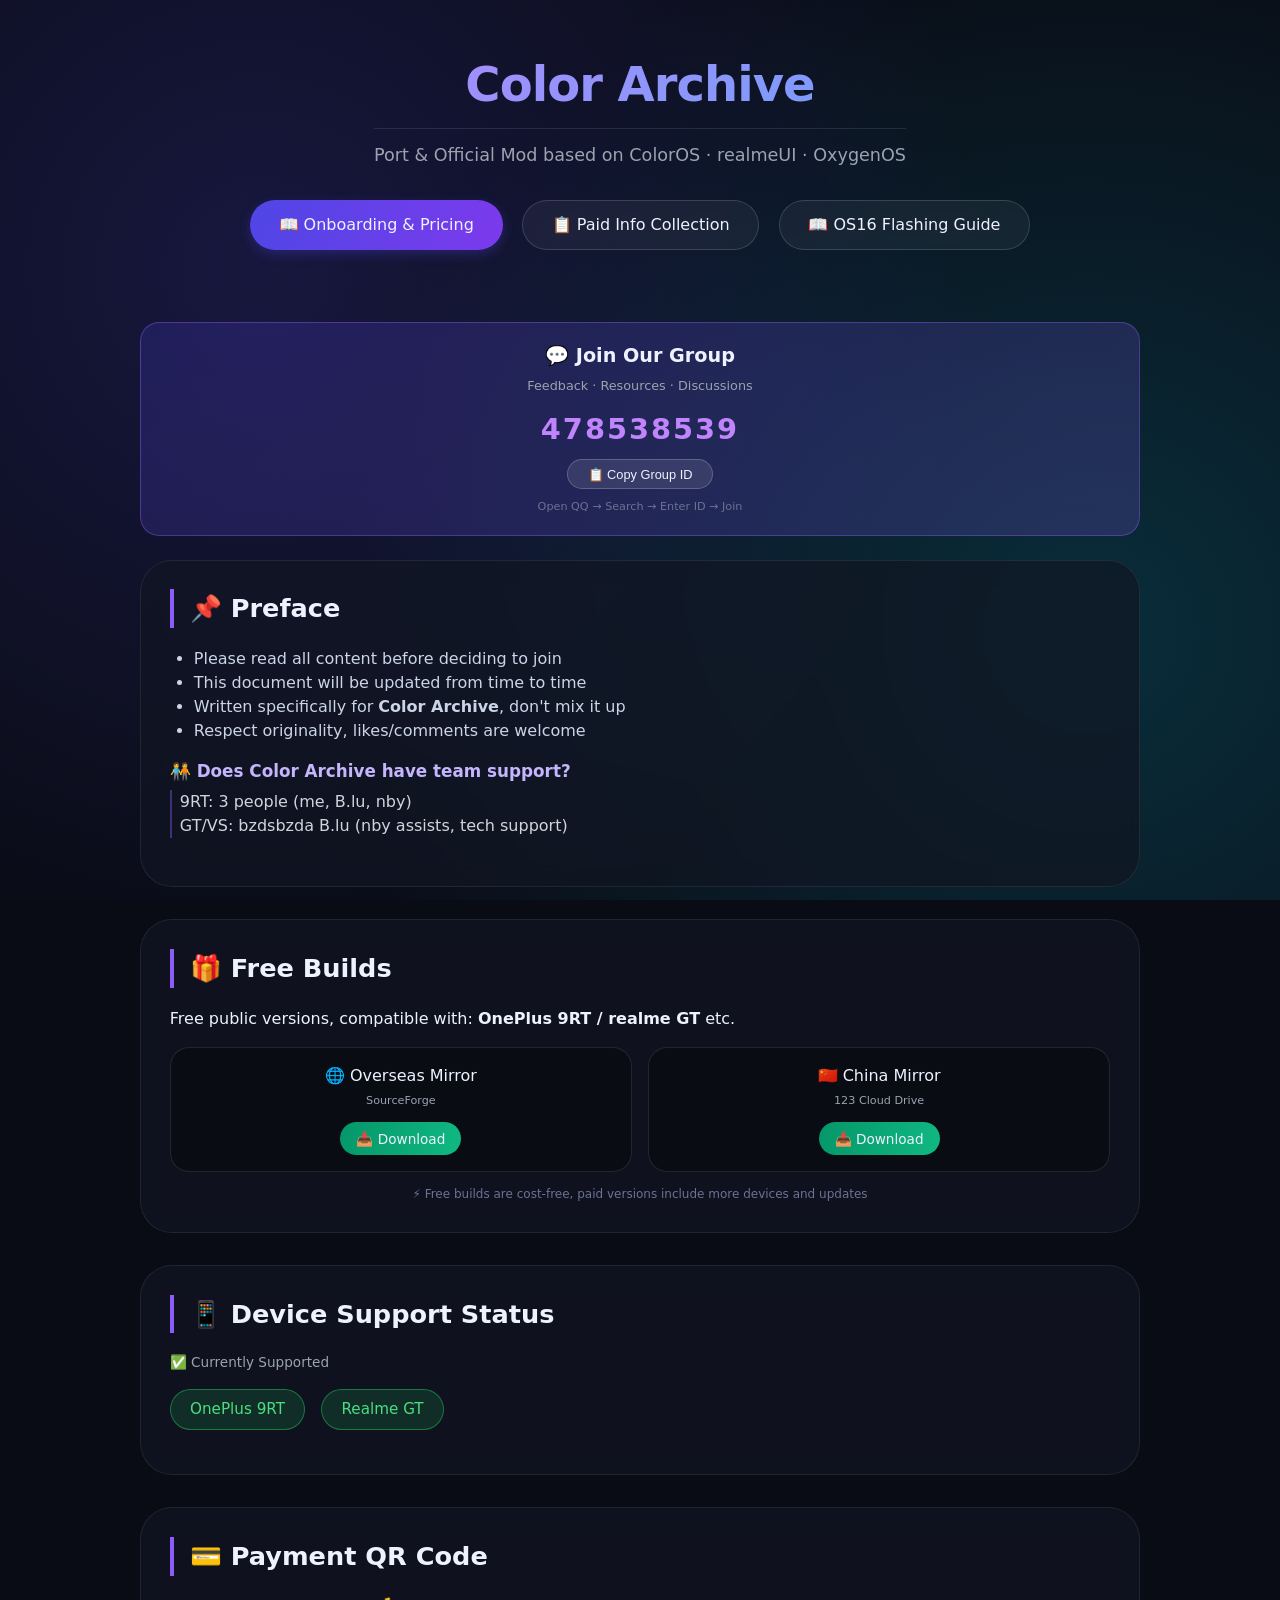
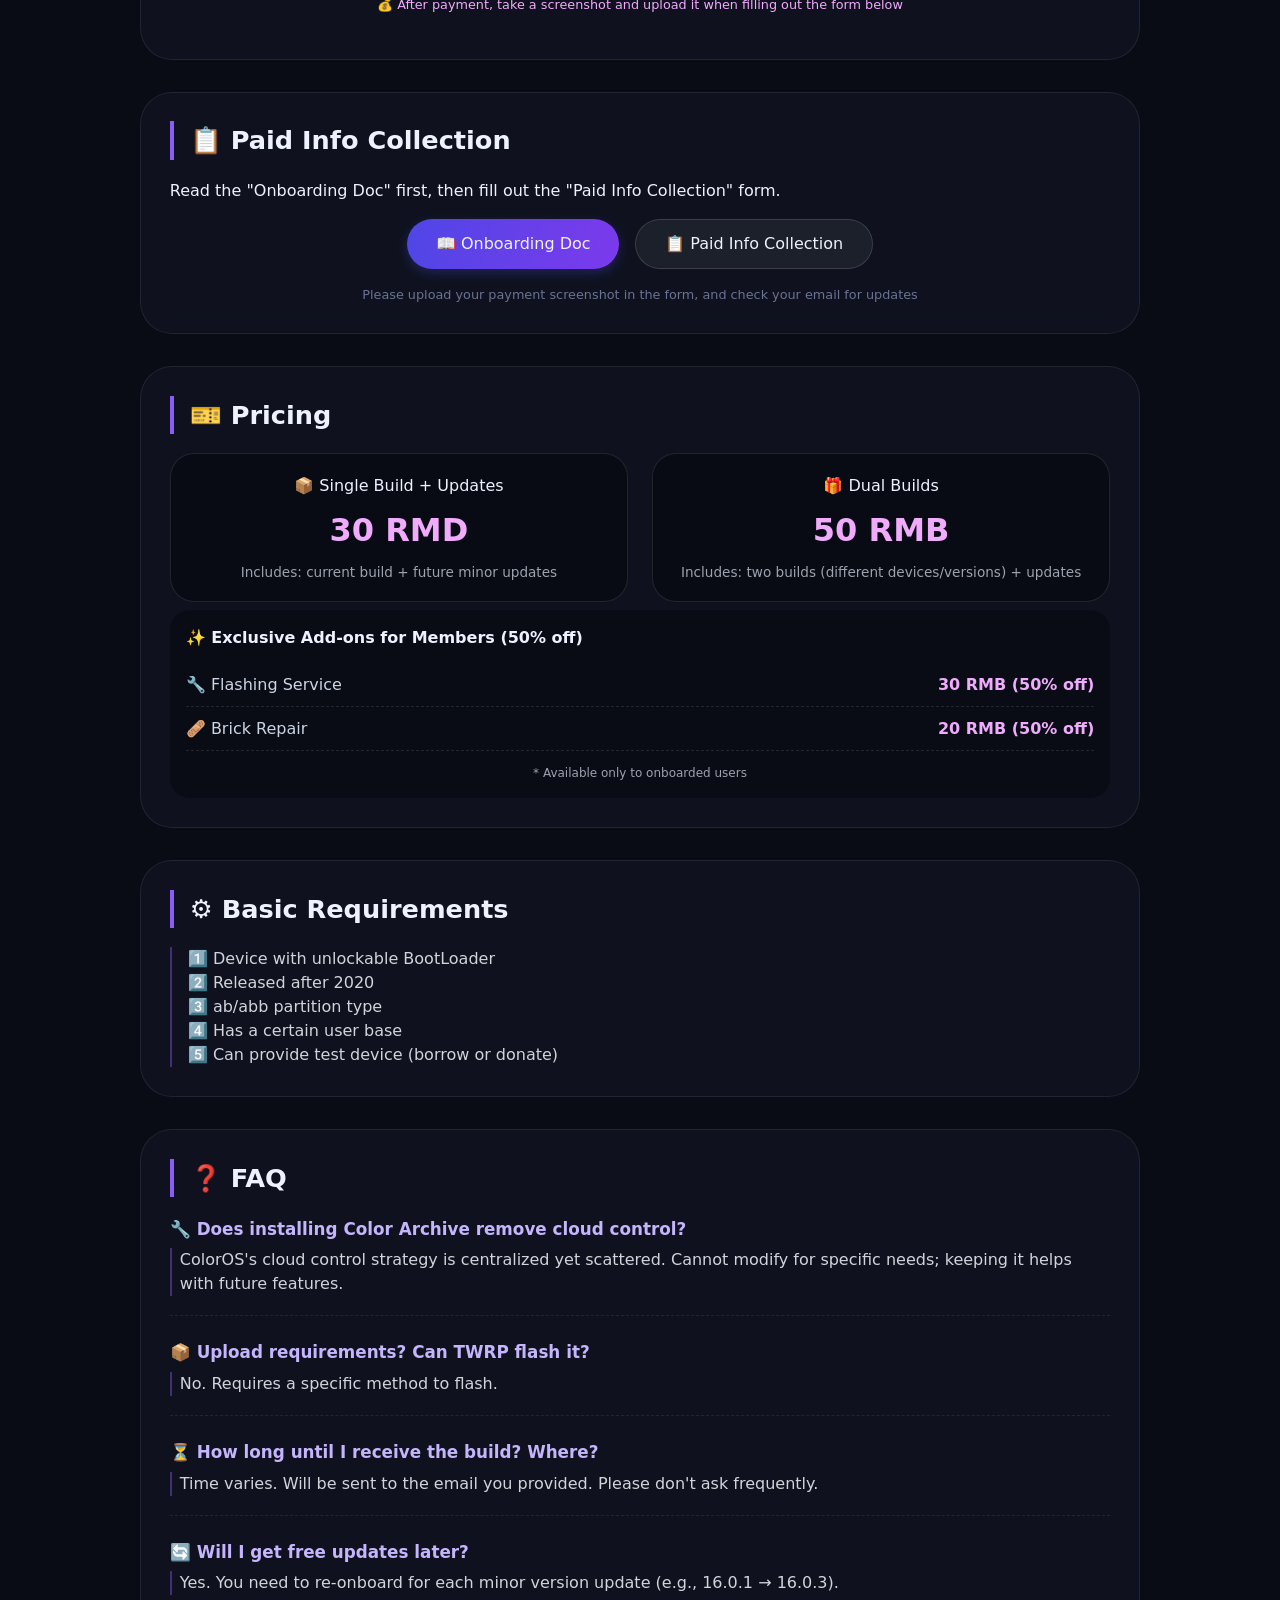
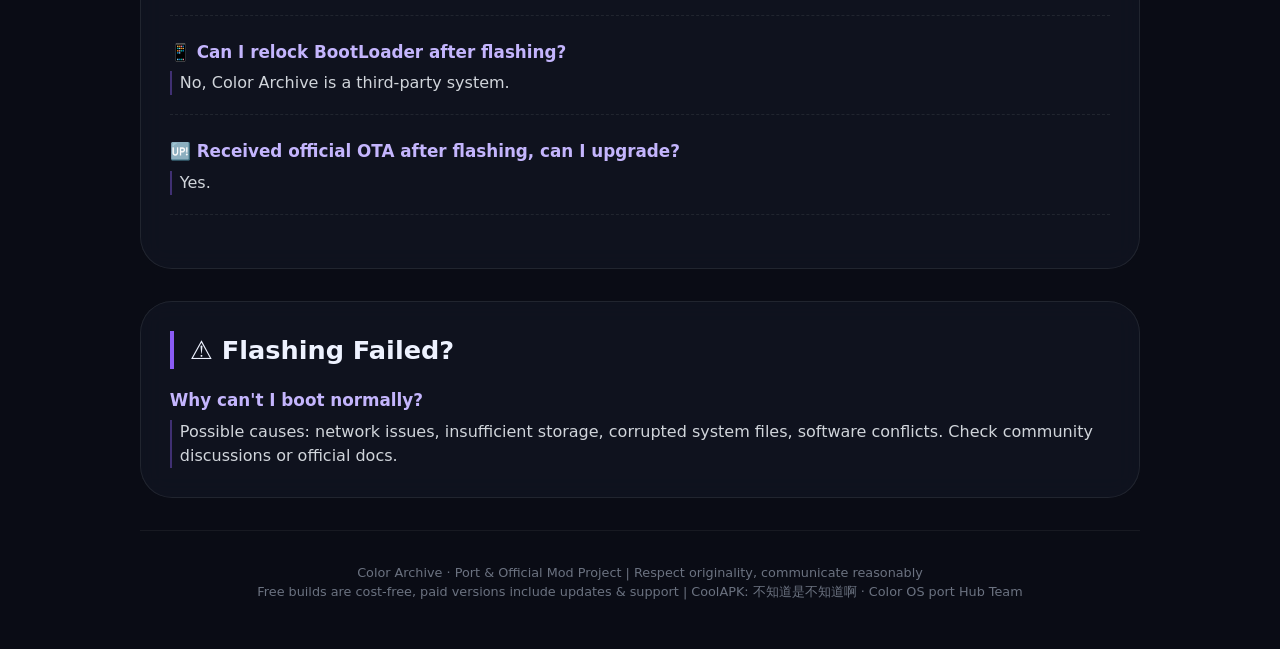
==== index.HTML @ bb1c013b "Add files via upload" ====
<!DOCTYPE html>
<html lang="en">
<head>
    <meta charset="UTF-8">
    <meta name="viewport" content="width=device-width, initial-scale=1.0, viewport-fit=cover">
    <title>Color Archive | Port · Official Mod Fusion</title>
    <style>
        * {
            margin: 0;
            padding: 0;
            box-sizing: border-box;
        }

        body {
            background: #0a0c15;
            font-family: 'Inter', system-ui, -apple-system, 'Segoe UI', Roboto, 'Helvetica Neue', sans-serif;
            color: #eef2ff;
            line-height: 1.5;
            padding: 2rem 1rem;
        }

        body::before {
            content: '';
            position: fixed;
            top: 0;
            left: 0;
            width: 100%;
            height: 100%;
            background: radial-gradient(circle at 20% 30%, rgba(79, 70, 229, 0.2), transparent 60%),
                        radial-gradient(circle at 85% 70%, rgba(6, 182, 212, 0.2), transparent 60%);
            z-index: -2;
            pointer-events: none;
        }

        .container {
            max-width: 1000px;
            margin: 0 auto;
        }

        .card {
            background: rgba(18, 22, 35, 0.7);
            backdrop-filter: blur(12px);
            border-radius: 2rem;
            border: 1px solid rgba(255, 255, 255, 0.08);
            padding: 1.8rem;
            margin-bottom: 2rem;
            transition: transform 0.2s ease, box-shadow 0.2s ease;
        }

        .card:hover {
            transform: translateY(-2px);
            box-shadow: 0 20px 35px -12px rgba(0, 0, 0, 0.5);
            border-color: rgba(139, 92, 246, 0.3);
        }

        .hero {
            text-align: center;
            padding: 1rem 0 2rem;
        }

        .logo {
            font-size: 3rem;
            font-weight: 700;
            background: linear-gradient(135deg, #c084fc, #60a5fa);
            -webkit-background-clip: text;
            background-clip: text;
            color: transparent;
            letter-spacing: -0.02em;
            margin-bottom: 0.5rem;
        }

        .tagline {
            font-size: 1.1rem;
            color: #9ca3af;
            border-top: 1px solid rgba(255,255,255,0.1);
            display: inline-block;
            padding-top: 0.8rem;
        }

        .btn-group {
            display: flex;
            justify-content: center;
            gap: 1.2rem;
            flex-wrap: wrap;
            margin: 2rem 0 1rem;
        }

        .btn {
            display: inline-flex;
            align-items: center;
            gap: 0.5rem;
            background: rgba(255, 255, 255, 0.05);
            border: 1px solid rgba(255, 255, 255, 0.15);
            padding: 0.75rem 1.8rem;
            border-radius: 60px;
            font-weight: 500;
            color: #eef2ff;
            text-decoration: none;
            transition: all 0.2s;
            backdrop-filter: blur(4px);
        }

        .btn-primary {
            background: linear-gradient(105deg, #4f46e5, #7c3aed);
            border: none;
            box-shadow: 0 4px 12px rgba(79, 70, 229, 0.3);
        }

        .btn-primary:hover {
            transform: scale(1.02);
            background: linear-gradient(105deg, #6366f1, #8b5cf6);
            box-shadow: 0 8px 20px rgba(79, 70, 229, 0.5);
        }

        .btn-outline:hover {
            background: rgba(255, 255, 255, 0.12);
            border-color: rgba(139, 92, 246, 0.6);
        }

        .btn-success {
            background: linear-gradient(105deg, #059669, #10b981);
            border: none;
        }

        .btn-success:hover {
            background: linear-gradient(105deg, #10b981, #34d399);
            transform: scale(1.02);
        }

        .section-title {
            font-size: 1.6rem;
            font-weight: 600;
            margin-bottom: 1.2rem;
            display: flex;
            align-items: center;
            gap: 0.6rem;
            border-left: 4px solid #8b5cf6;
            padding-left: 1rem;
        }

        .qa-item {
            margin-bottom: 1.5rem;
            border-bottom: 1px dashed rgba(255,255,255,0.08);
            padding-bottom: 1.2rem;
        }

        .qa-question {
            font-weight: 600;
            color: #c4b5fd;
            margin-bottom: 0.4rem;
            font-size: 1.05rem;
        }

        .qa-answer {
            color: #d1d5db;
            padding-left: 0.5rem;
            border-left: 2px solid rgba(139, 92, 246, 0.4);
        }

        .price-grid {
            display: flex;
            flex-wrap: wrap;
            gap: 1.5rem;
            margin: 1rem 0 0.5rem;
        }

        .price-card {
            flex: 1;
            min-width: 200px;
            background: rgba(0, 0, 0, 0.35);
            border-radius: 1.5rem;
            padding: 1.2rem;
            border: 1px solid rgba(255,255,255,0.1);
            text-align: center;
        }

        .price-number {
            font-size: 2rem;
            font-weight: 700;
            color: #f0abfc;
            margin: 0.5rem 0;
        }

        .price-desc {
            font-size: 0.85rem;
            color: #9ca3af;
            margin-top: 0.5rem;
        }

        .service-item {
            display: flex;
            justify-content: space-between;
            align-items: center;
            padding: 0.6rem 0;
            border-bottom: 1px dashed rgba(255,255,255,0.1);
        }

        .service-name {
            color: #cbd5e6;
        }

        .service-price {
            color: #f0abfc;
            font-weight: 600;
        }

        .download-grid {
            display: flex;
            flex-wrap: wrap;
            gap: 1rem;
            margin-top: 1rem;
        }

        .download-card {
            flex: 1;
            min-width: 180px;
            background: rgba(0, 0, 0, 0.3);
            border-radius: 1.2rem;
            padding: 1rem;
            text-align: center;
            border: 1px solid rgba(255,255,255,0.1);
        }

        .device-list {
            display: flex;
            flex-wrap: wrap;
            gap: 1rem;
            margin: 1rem 0;
        }

        .device-tag {
            background: rgba(139, 92, 246, 0.2);
            border: 1px solid rgba(139, 92, 246, 0.5);
            border-radius: 60px;
            padding: 0.5rem 1.2rem;
            font-weight: 500;
            font-size: 0.95rem;
        }

        .device-tag.support {
            background: rgba(34, 197, 94, 0.15);
            border-color: rgba(34, 197, 94, 0.5);
            color: #4ade80;
        }

        .qr-container {
            text-align: center;
            margin: 1rem 0;
        }

        .qr-img {
            max-width: 200px;
            width: 100%;
            border-radius: 1rem;
            border: 1px solid rgba(255,255,255,0.2);
            background: white;
            padding: 0.5rem;
        }

        .payment-note {
            font-size: 0.8rem;
            color: #f0abfc;
            margin-top: 0.5rem;
        }

        .qq-card {
            background: linear-gradient(135deg, rgba(79, 70, 229, 0.2), rgba(139, 92, 246, 0.2));
            border: 1px solid rgba(139, 92, 246, 0.4);
            border-radius: 1.2rem;
            padding: 1.2rem;
            text-align: center;
            margin: 1.5rem 0;
        }

        .copy-qq-btn {
            background: rgba(255,255,255,0.1);
            border: 1px solid rgba(255,255,255,0.2);
            padding: 0.4rem 1.2rem;
            border-radius: 40px;
            color: #eef2ff;
            font-size: 0.8rem;
            cursor: pointer;
            transition: all 0.2s;
        }

        .copy-qq-btn:hover {
            background: rgba(139, 92, 246, 0.4);
        }

        footer {
            text-align: center;
            padding: 2rem 0 1rem;
            font-size: 0.8rem;
            color: #6b7280;
            border-top: 1px solid rgba(255,255,255,0.06);
            margin-top: 2rem;
        }

        @media (max-width: 640px) {
            .card { padding: 1.2rem; }
            .section-title { font-size: 1.3rem; }
            .logo { font-size: 2.2rem; }
            .price-card, .download-card { min-width: 100%; }
        }
    </style>
</head>
<body>
<div class="container">
    <div class="hero">
        <div class="logo">Color Archive</div>
        <div class="tagline">Port & Official Mod based on ColorOS · realmeUI · OxygenOS</div>
        <div class="btn-group">
            <a href="https://docs.qq.com/doc/DUVJLeGxEVXZ5Z2JW#" target="_blank" rel="noopener noreferrer" class="btn btn-primary">
                📖 Onboarding & Pricing
            </a>
            <a href="https://docs.qq.com/form/page/DUVFvS29PT05URXBN" target="_blank" rel="noopener noreferrer" class="btn btn-outline">
                📋 Paid Info Collection
            </a>
            <a href="guide_en.html" class="btn btn-outline">
                📖 OS16 Flashing Guide
            </a>
        </div>
    </div>

    <!-- QQ Group Card -->
    <div class="qq-card">
        <div style="font-size: 1.2rem; font-weight: 600; margin-bottom: 0.3rem;">💬 Join Our Group</div>
        <div style="font-size: 0.8rem; color: #9ca3af; margin-bottom: 0.8rem;">Feedback · Resources · Discussions</div>
        <div style="font-size: 1.8rem; font-weight: 700; color: #c084fc; letter-spacing: 2px; margin: 0.5rem 0;">478538539</div>
        <button class="copy-qq-btn" onclick="copyQQ()">📋 Copy Group ID</button>
        <div style="font-size: 0.7rem; margin-top: 0.6rem; color: #6c7293;">Open QQ → Search → Enter ID → Join</div>
    </div>

    <!-- Preface + Team -->
    <div class="card">
        <div class="section-title">📌 Preface</div>
        <ul style="margin-left: 1.5rem; color: #cbd5e6; margin-bottom: 1rem;">
            <li>Please read all content before deciding to join</li>
            <li>This document will be updated from time to time</li>
            <li>Written specifically for <strong>Color Archive</strong>, don't mix it up</li>
            <li>Respect originality, likes/comments are welcome</li>
        </ul>
        <div class="qa-item" style="border-bottom: none; margin-bottom: 0;">
            <div class="qa-question">🧑‍🤝‍🧑 Does Color Archive have team support?</div>
            <div class="qa-answer">9RT: 3 people (me, B.lu, nby)<br>GT/VS: bzdsbzda B.lu (nby assists, tech support)</div>
        </div>
    </div>

    <!-- Free Builds Download -->
    <div class="card">
        <div class="section-title">🎁 Free Builds</div>
        <p style="margin-bottom: 0.8rem;">Free public versions, compatible with: <strong>OnePlus 9RT / realme GT</strong> etc.</p>
        <div class="download-grid">
            <div class="download-card">
                <div>🌐 Overseas Mirror</div>
                <div style="font-size: 0.7rem; color: #9ca3af; margin: 0.3rem 0;">SourceForge</div>
                <a href="https://sourceforge.net/projects/color/files/" target="_blank" rel="noopener noreferrer" class="btn btn-success" style="margin-top: 0.5rem; padding: 0.4rem 1rem; font-size: 0.85rem;">
                    📥 Download
                </a>
            </div>
            <div class="download-card">
                <div>🇨🇳 China Mirror</div>
                <div style="font-size: 0.7rem; color: #9ca3af; margin: 0.3rem 0;">123 Cloud Drive</div>
                <a href="https://www.123865.com/s/519Cvd-MPfKv" target="_blank" rel="noopener noreferrer" class="btn btn-success" style="margin-top: 0.5rem; padding: 0.4rem 1rem; font-size: 0.85rem;">
                    📥 Download
                </a>
            </div>
        </div>
        <div class="link-note" style="text-align: center; margin-top: 0.8rem; font-size: 0.75rem; color: #6c7293;">
            ⚡ Free builds are cost-free, paid versions include more devices and updates
        </div>
    </div>

    <!-- Device Support Status -->
    <div class="card">
        <div class="section-title">📱 Device Support Status</div>
        <div style="margin-bottom: 0.5rem;">
            <div style="font-size: 0.85rem; color: #9ca3af;">✅ Currently Supported</div>
            <div class="device-list">
                <span class="device-tag support">OnePlus 9RT</span>
                <span class="device-tag support">Realme GT</span>
            </div>
        </div>
    </div>

    <!-- Payment QR Code -->
    <div class="card">
        <div class="section-title">💳 Payment QR Code</div>
        <div class="qr-container">
            <img src="payment-qr.jpg" alt="Payment QR Code" class="qr-img" onerror="this.style.display='none'; this.nextSibling.style.display='block';">
            <p style="display: none; color: #f0abfc;">Please upload payment QR code as payment-qr.jpg</p>
            <div class="payment-note">💰 After payment, take a screenshot and upload it when filling out the form below</div>
        </div>
    </div>

    <!-- Paid Info Collection -->
    <div class="card">
        <div class="section-title">📋 Paid Info Collection</div>
        <p style="margin-bottom: 1rem;">Read the "Onboarding Doc" first, then fill out the "Paid Info Collection" form.</p>
        <div style="display: flex; flex-wrap: wrap; justify-content: center; gap: 1rem;">
            <a href="https://docs.qq.com/doc/DUVJLeGxEVXZ5Z2JW#" target="_blank" rel="noopener noreferrer" class="btn btn-primary">
                📖 Onboarding Doc
            </a>
            <a href="https://docs.qq.com/form/page/DUVFvS29PT05URXBN" target="_blank" rel="noopener noreferrer" class="btn btn-outline">
                📋 Paid Info Collection
            </a>
        </div>
        <p style="font-size: 0.8rem; margin-top: 1rem; color: #6c7293; text-align: center;">
            Please upload your payment screenshot in the form, and check your email for updates
        </p>
    </div>

    <!-- Pricing -->
    <div class="card" id="pricing">
        <div class="section-title">🎫 Pricing</div>
        <div class="price-grid">
            <div class="price-card">
                <div>📦 Single Build + Updates</div>
                <div class="price-number">30 RMD</div>
                <div class="price-desc">Includes: current build + future minor updates</div>
            </div>
            <div class="price-card">
                <div>🎁 Dual Builds</div>
                <div class="price-number">50 RMB</div>
                <div class="price-desc">Includes: two builds (different devices/versions) + updates</div>
            </div>
        </div>
        <div style="background: rgba(0,0,0,0.3); border-radius: 1.2rem; padding: 1rem; margin-top: 0.5rem;">
            <div style="font-weight: 600; margin-bottom: 0.8rem;">✨ Exclusive Add-ons for Members (50% off)</div>
            <div class="service-item">
                <span class="service-name">🔧 Flashing Service</span>
                <span class="service-price">30 RMB (50% off)</span>
            </div>
            <div class="service-item">
                <span class="service-name">🩹 Brick Repair</span>
                <span class="service-price">20 RMB (50% off)</span>
            </div>
            <div style="font-size: 0.75rem; color: #9ca3af; margin-top: 0.8rem; text-align: center;">
                * Available only to onboarded users
            </div>
        </div>
    </div>

    <!-- Requirements -->
    <div class="card">
        <div class="section-title">⚙️ Basic Requirements</div>
        <div class="qa-answer" style="padding-left: 1rem;">
            <p>1️⃣ Device with unlockable BootLoader<br>
            2️⃣ Released after 2020<br>
            3️⃣ ab/abb partition type<br>
            4️⃣ Has a certain user base<br>
            5️⃣ Can provide test device (borrow or donate)</p>
        </div>
    </div>

    <!-- FAQ -->
    <div class="card" id="faq">
        <div class="section-title">❓ FAQ</div>
        <div class="qa-item"><div class="qa-question">🔧 Does installing Color Archive remove cloud control?</div><div class="qa-answer">ColorOS's cloud control strategy is centralized yet scattered. Cannot modify for specific needs; keeping it helps with future features.</div></div>
        <div class="qa-item"><div class="qa-question">📦 Upload requirements? Can TWRP flash it?</div><div class="qa-answer">No. Requires a specific method to flash.</div></div>
        <div class="qa-item"><div class="qa-question">⏳ How long until I receive the build? Where?</div><div class="qa-answer">Time varies. Will be sent to the email you provided. Please don't ask frequently.</div></div>
        <div class="qa-item"><div class="qa-question">🔄 Will I get free updates later?</div><div class="qa-answer">Yes. You need to re-onboard for each minor version update (e.g., 16.0.1 → 16.0.3).</div></div>
        <div class="qa-item"><div class="qa-question">📱 Can I relock BootLoader after flashing?</div><div class="qa-answer">No, Color Archive is a third-party system.</div></div>
        <div class="qa-item"><div class="qa-question">🆙 Received official OTA after flashing, can I upgrade?</div><div class="qa-answer">Yes. </div></div>
    </div>

    <!-- Flashing Failure -->
    <div class="card">
        <div class="section-title">⚠️ Flashing Failed?</div>
        <div class="qa-question">Why can't I boot normally?</div>
        <div class="qa-answer">Possible causes: network issues, insufficient storage, corrupted system files, software conflicts. Check community discussions or official docs.</div>
    </div>

    <footer>
        Color Archive · Port & Official Mod Project | Respect originality, communicate reasonably<br>
        Free builds are cost-free, paid versions include updates & support | CoolAPK: 不知道是不知道啊 · Color OS port Hub Team
    </footer>
</div>

<script>
function copyQQ() {
    const qq = "478538539";
    navigator.clipboard.writeText(qq).then(() => {
        alert("QQ group ID copied: " + qq);
    }).catch(() => {
        prompt("Manually copy group ID:", qq);
    });
}
</script>
</body>
</html>
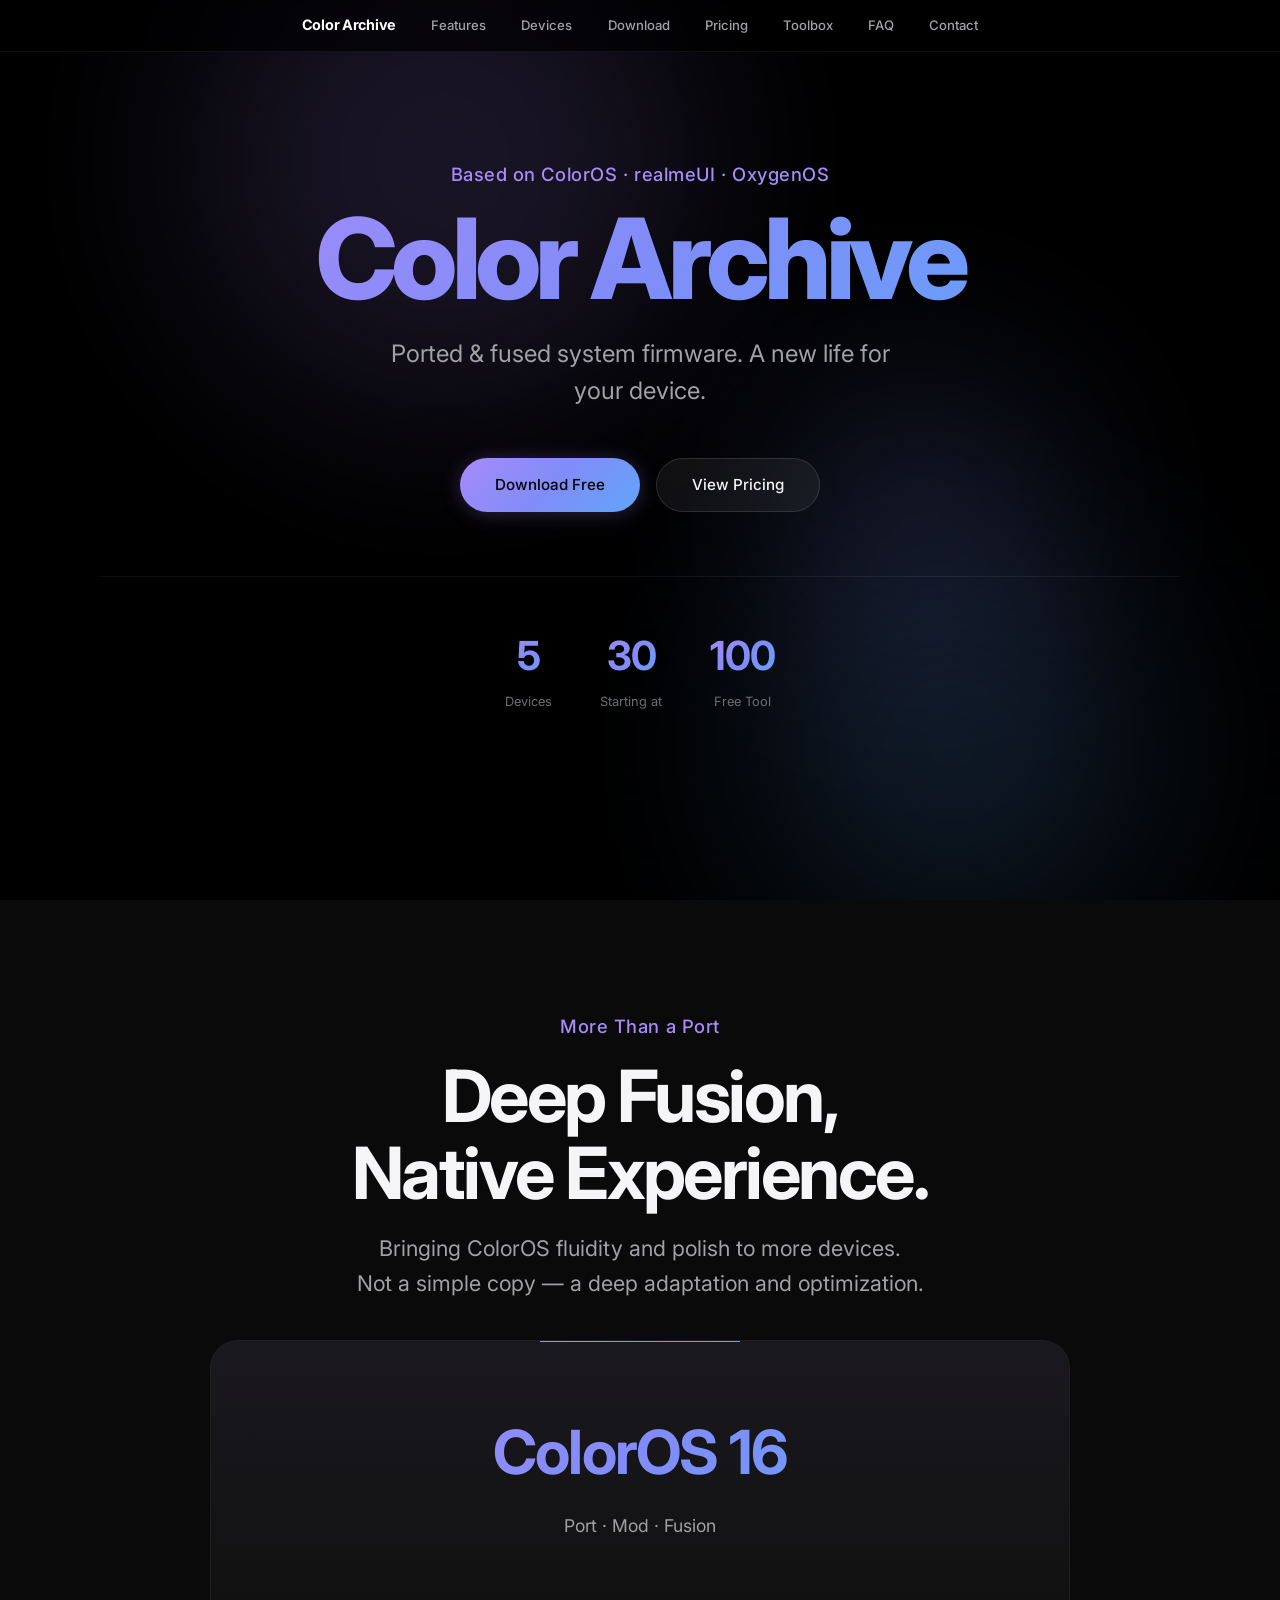
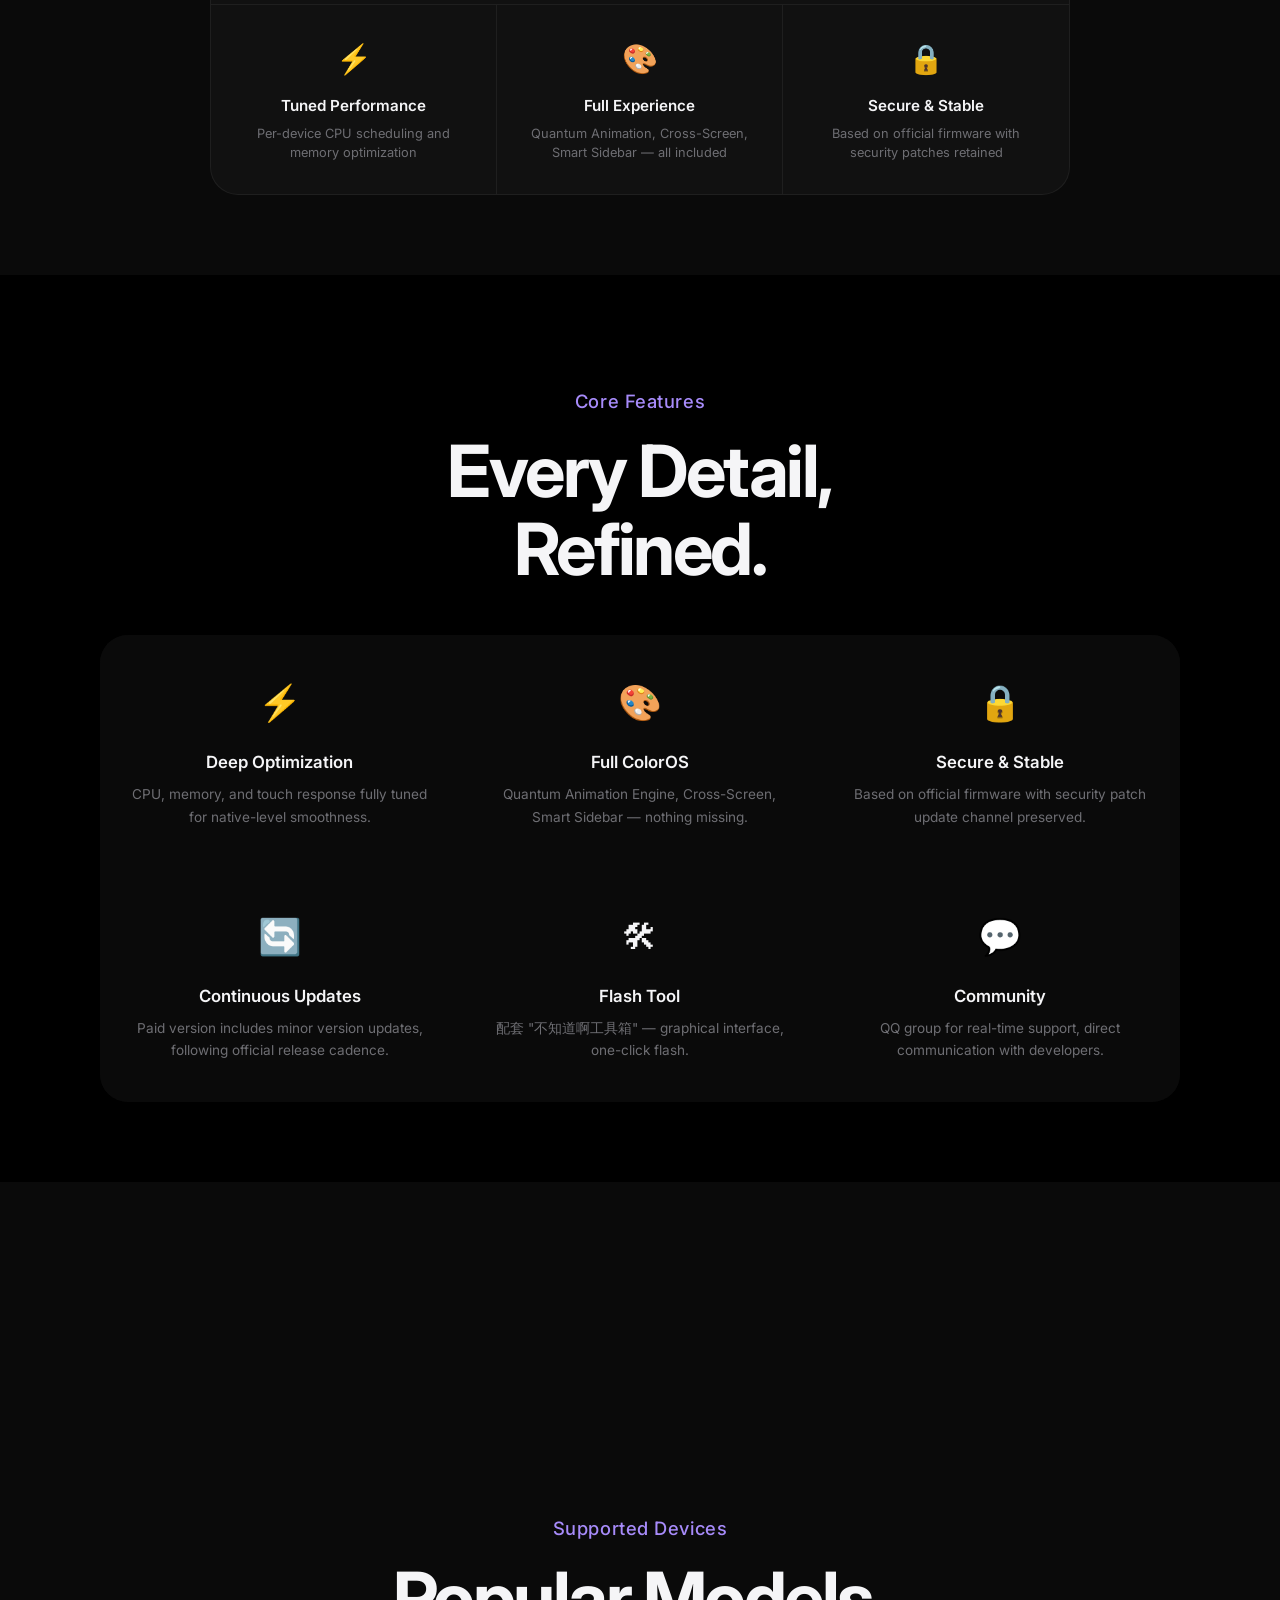
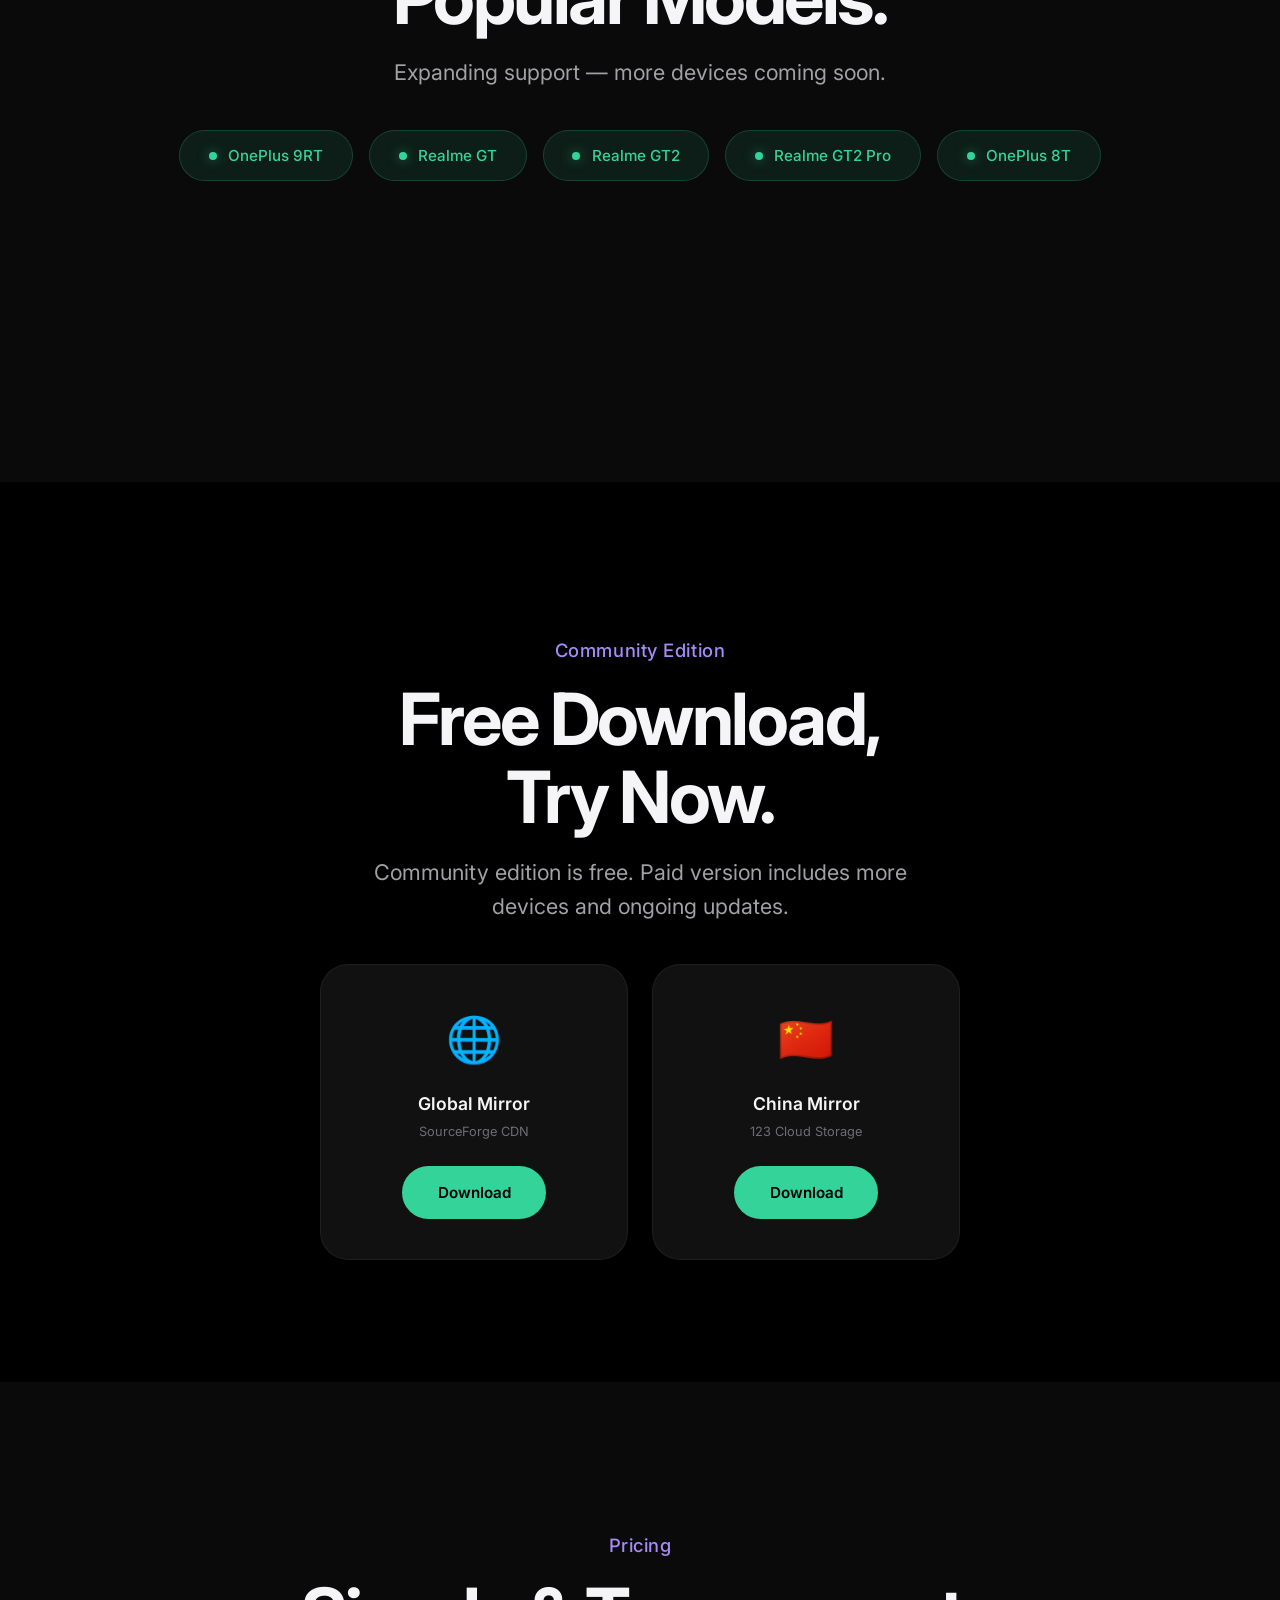
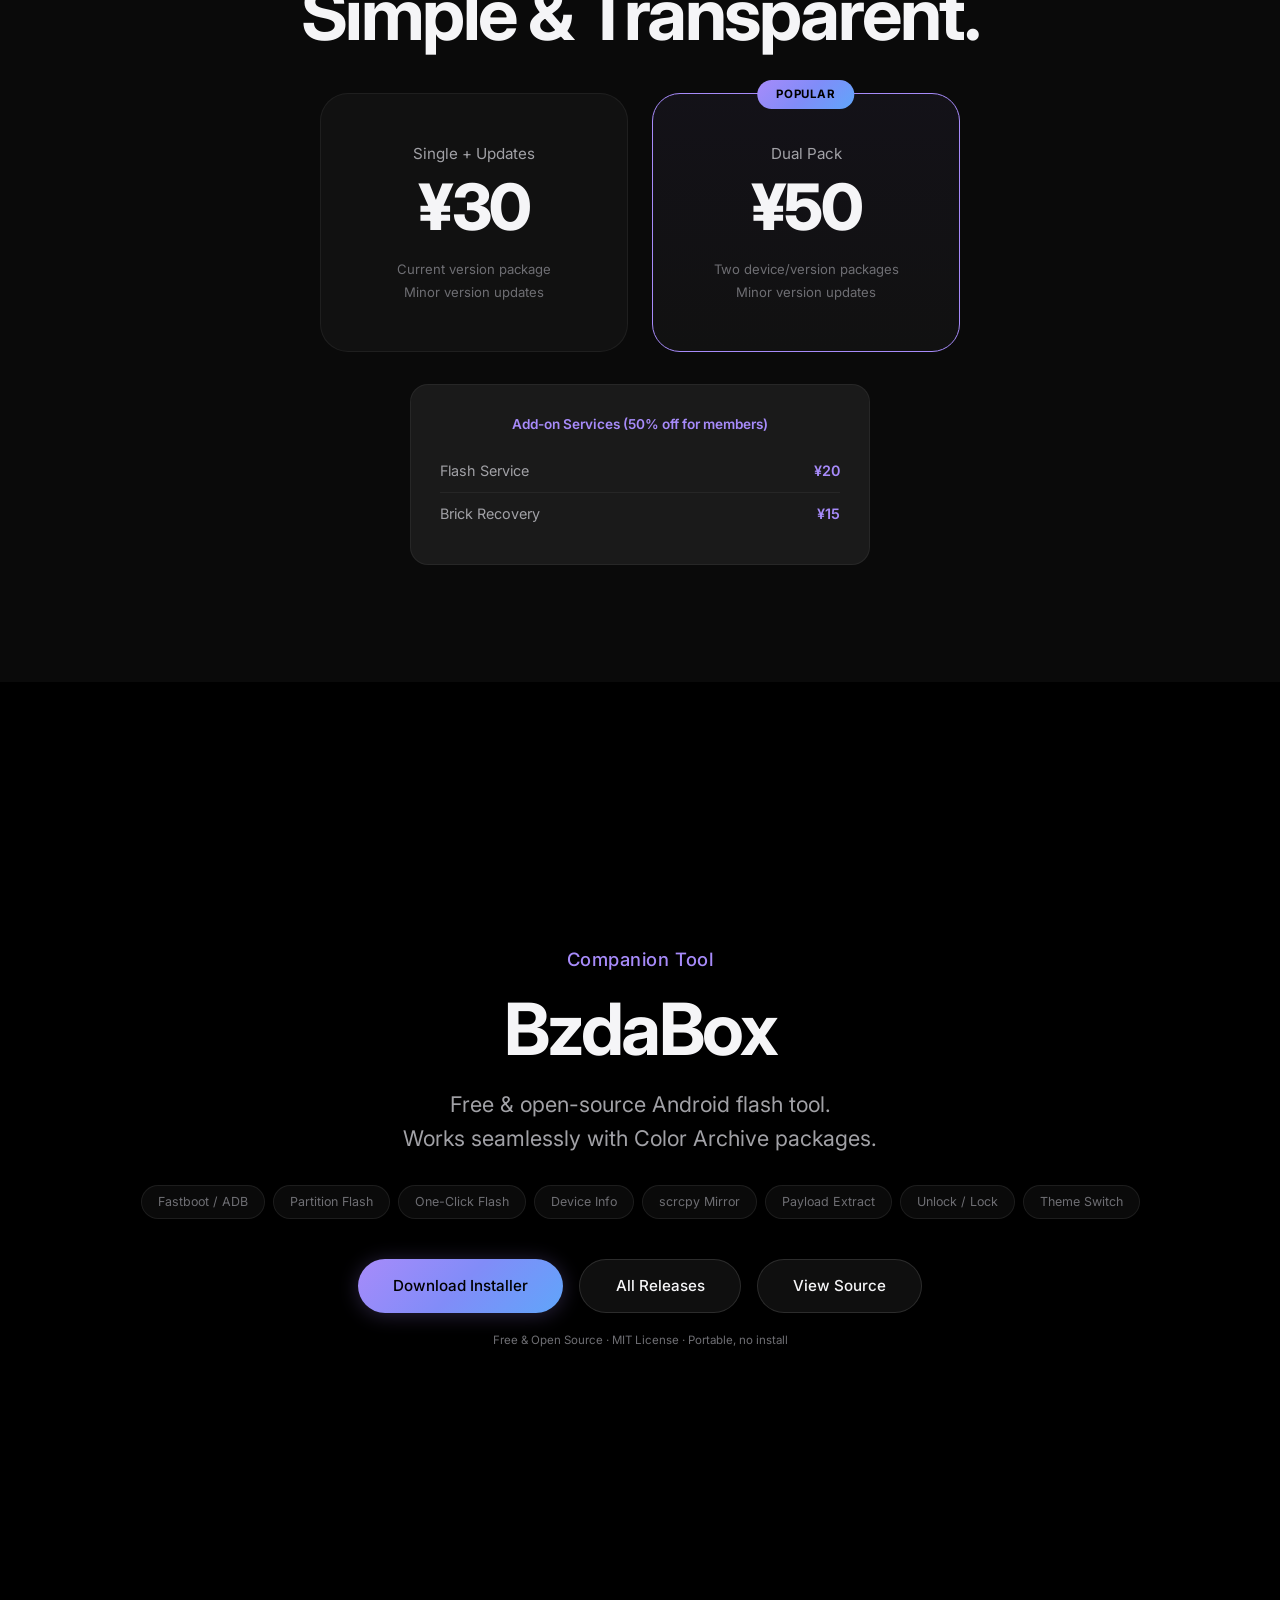
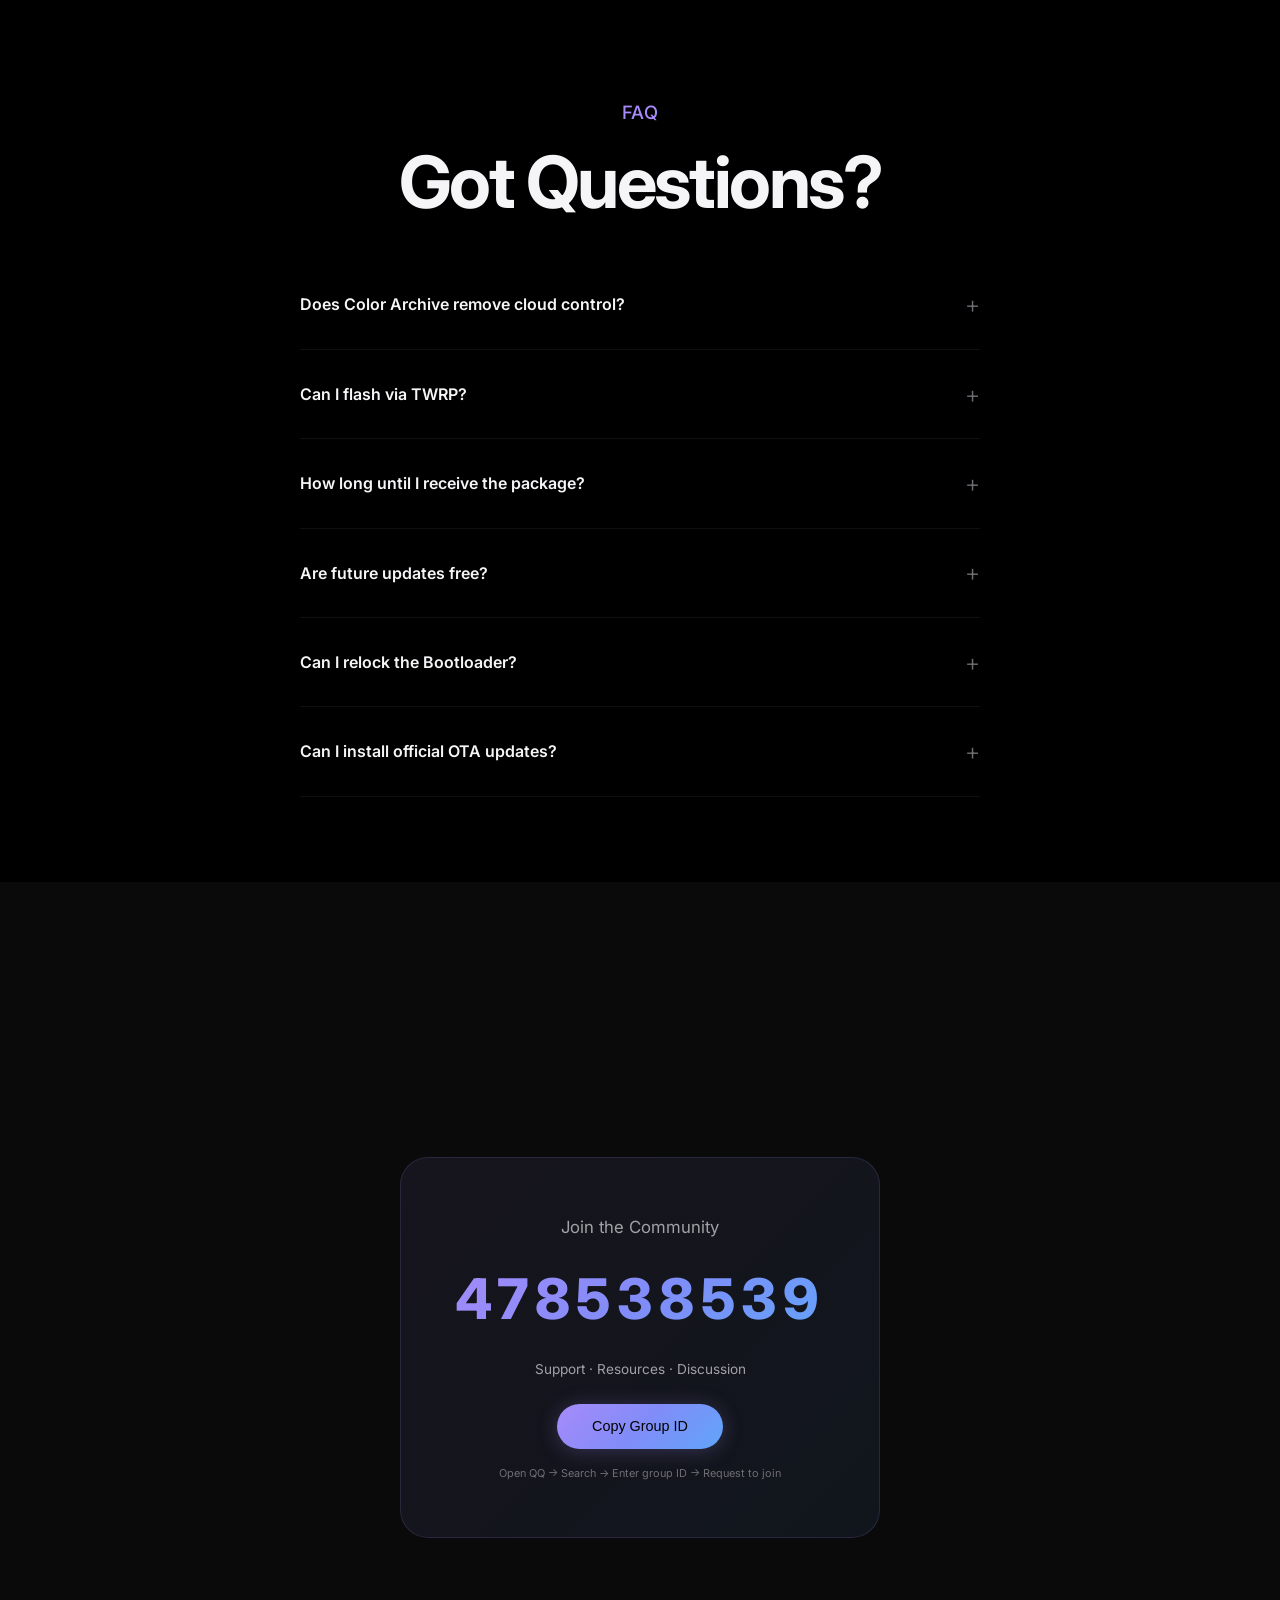
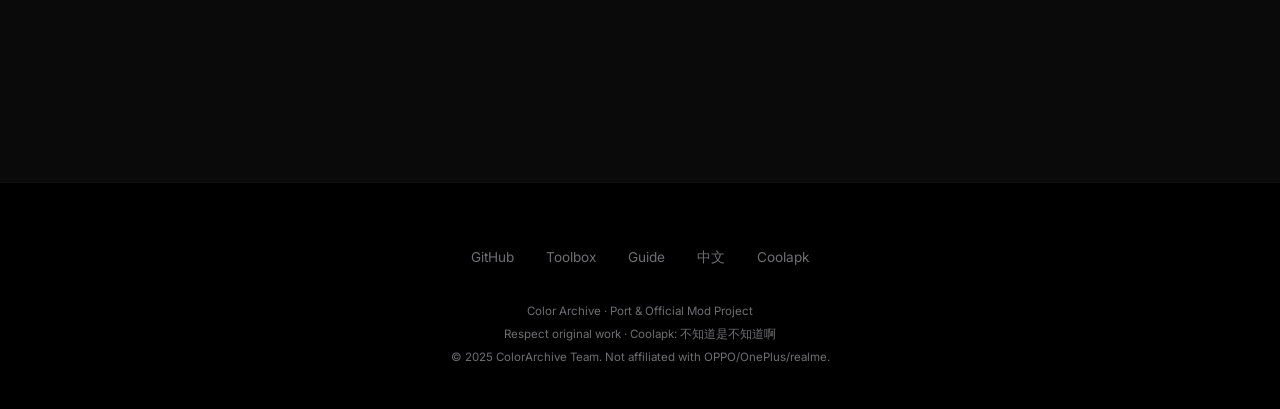
==== commit 6077bf3a: "feat: redesign as Apple-style product page v2" ====
--- a/index.HTML
+++ b/index.HTML
@@ -1,491 +1,360 @@
-<!DOCTYPE html>
-<html lang="en">
-<head>
-    <meta charset="UTF-8">
-    <meta name="viewport" content="width=device-width, initial-scale=1.0, viewport-fit=cover">
-    <title>Color Archive | Port · Official Mod Fusion</title>
-    <style>
-        * {
-            margin: 0;
-            padding: 0;
-            box-sizing: border-box;
-        }
-
-        body {
-            background: #0a0c15;
-            font-family: 'Inter', system-ui, -apple-system, 'Segoe UI', Roboto, 'Helvetica Neue', sans-serif;
-            color: #eef2ff;
-            line-height: 1.5;
-            padding: 2rem 1rem;
-        }
-
-        body::before {
-            content: '';
-            position: fixed;
-            top: 0;
-            left: 0;
-            width: 100%;
-            height: 100%;
-            background: radial-gradient(circle at 20% 30%, rgba(79, 70, 229, 0.2), transparent 60%),
-                        radial-gradient(circle at 85% 70%, rgba(6, 182, 212, 0.2), transparent 60%);
-            z-index: -2;
-            pointer-events: none;
-        }
-
-        .container {
-            max-width: 1000px;
-            margin: 0 auto;
-        }
-
-        .card {
-            background: rgba(18, 22, 35, 0.7);
-            backdrop-filter: blur(12px);
-            border-radius: 2rem;
-            border: 1px solid rgba(255, 255, 255, 0.08);
-            padding: 1.8rem;
-            margin-bottom: 2rem;
-            transition: transform 0.2s ease, box-shadow 0.2s ease;
-        }
-
-        .card:hover {
-            transform: translateY(-2px);
-            box-shadow: 0 20px 35px -12px rgba(0, 0, 0, 0.5);
-            border-color: rgba(139, 92, 246, 0.3);
-        }
-
-        .hero {
-            text-align: center;
-            padding: 1rem 0 2rem;
-        }
-
-        .logo {
-            font-size: 3rem;
-            font-weight: 700;
-            background: linear-gradient(135deg, #c084fc, #60a5fa);
-            -webkit-background-clip: text;
-            background-clip: text;
-            color: transparent;
-            letter-spacing: -0.02em;
-            margin-bottom: 0.5rem;
-        }
-
-        .tagline {
-            font-size: 1.1rem;
-            color: #9ca3af;
-            border-top: 1px solid rgba(255,255,255,0.1);
-            display: inline-block;
-            padding-top: 0.8rem;
-        }
-
-        .btn-group {
-            display: flex;
-            justify-content: center;
-            gap: 1.2rem;
-            flex-wrap: wrap;
-            margin: 2rem 0 1rem;
-        }
-
-        .btn {
-            display: inline-flex;
-            align-items: center;
-            gap: 0.5rem;
-            background: rgba(255, 255, 255, 0.05);
-            border: 1px solid rgba(255, 255, 255, 0.15);
-            padding: 0.75rem 1.8rem;
-            border-radius: 60px;
-            font-weight: 500;
-            color: #eef2ff;
-            text-decoration: none;
-            transition: all 0.2s;
-            backdrop-filter: blur(4px);
-        }
-
-        .btn-primary {
-            background: linear-gradient(105deg, #4f46e5, #7c3aed);
-            border: none;
-            box-shadow: 0 4px 12px rgba(79, 70, 229, 0.3);
-        }
-
-        .btn-primary:hover {
-            transform: scale(1.02);
-            background: linear-gradient(105deg, #6366f1, #8b5cf6);
-            box-shadow: 0 8px 20px rgba(79, 70, 229, 0.5);
-        }
-
-        .btn-outline:hover {
-            background: rgba(255, 255, 255, 0.12);
-            border-color: rgba(139, 92, 246, 0.6);
-        }
-
-        .btn-success {
-            background: linear-gradient(105deg, #059669, #10b981);
-            border: none;
-        }
-
-        .btn-success:hover {
-            background: linear-gradient(105deg, #10b981, #34d399);
-            transform: scale(1.02);
-        }
-
-        .section-title {
-            font-size: 1.6rem;
-            font-weight: 600;
-            margin-bottom: 1.2rem;
-            display: flex;
-            align-items: center;
-            gap: 0.6rem;
-            border-left: 4px solid #8b5cf6;
-            padding-left: 1rem;
-        }
-
-        .qa-item {
-            margin-bottom: 1.5rem;
-            border-bottom: 1px dashed rgba(255,255,255,0.08);
-            padding-bottom: 1.2rem;
-        }
-
-        .qa-question {
-            font-weight: 600;
-            color: #c4b5fd;
-            margin-bottom: 0.4rem;
-            font-size: 1.05rem;
-        }
-
-        .qa-answer {
-            color: #d1d5db;
-            padding-left: 0.5rem;
-            border-left: 2px solid rgba(139, 92, 246, 0.4);
-        }
-
-        .price-grid {
-            display: flex;
-            flex-wrap: wrap;
-            gap: 1.5rem;
-            margin: 1rem 0 0.5rem;
-        }
-
-        .price-card {
-            flex: 1;
-            min-width: 200px;
-            background: rgba(0, 0, 0, 0.35);
-            border-radius: 1.5rem;
-            padding: 1.2rem;
-            border: 1px solid rgba(255,255,255,0.1);
-            text-align: center;
-        }
-
-        .price-number {
-            font-size: 2rem;
-            font-weight: 700;
-            color: #f0abfc;
-            margin: 0.5rem 0;
-        }
-
-        .price-desc {
-            font-size: 0.85rem;
-            color: #9ca3af;
-            margin-top: 0.5rem;
-        }
-
-        .service-item {
-            display: flex;
-            justify-content: space-between;
-            align-items: center;
-            padding: 0.6rem 0;
-            border-bottom: 1px dashed rgba(255,255,255,0.1);
-        }
-
-        .service-name {
-            color: #cbd5e6;
-        }
-
-        .service-price {
-            color: #f0abfc;
-            font-weight: 600;
-        }
-
-        .download-grid {
-            display: flex;
-            flex-wrap: wrap;
-            gap: 1rem;
-            margin-top: 1rem;
-        }
-
-        .download-card {
-            flex: 1;
-            min-width: 180px;
-            background: rgba(0, 0, 0, 0.3);
-            border-radius: 1.2rem;
-            padding: 1rem;
-            text-align: center;
-            border: 1px solid rgba(255,255,255,0.1);
-        }
-
-        .device-list {
-            display: flex;
-            flex-wrap: wrap;
-            gap: 1rem;
-            margin: 1rem 0;
-        }
-
-        .device-tag {
-            background: rgba(139, 92, 246, 0.2);
-            border: 1px solid rgba(139, 92, 246, 0.5);
-            border-radius: 60px;
-            padding: 0.5rem 1.2rem;
-            font-weight: 500;
-            font-size: 0.95rem;
-        }
-
-        .device-tag.support {
-            background: rgba(34, 197, 94, 0.15);
-            border-color: rgba(34, 197, 94, 0.5);
-            color: #4ade80;
-        }
-
-        .qr-container {
-            text-align: center;
-            margin: 1rem 0;
-        }
-
-        .qr-img {
-            max-width: 200px;
-            width: 100%;
-            border-radius: 1rem;
-            border: 1px solid rgba(255,255,255,0.2);
-            background: white;
-            padding: 0.5rem;
-        }
-
-        .payment-note {
-            font-size: 0.8rem;
-            color: #f0abfc;
-            margin-top: 0.5rem;
-        }
-
-        .qq-card {
-            background: linear-gradient(135deg, rgba(79, 70, 229, 0.2), rgba(139, 92, 246, 0.2));
-            border: 1px solid rgba(139, 92, 246, 0.4);
-            border-radius: 1.2rem;
-            padding: 1.2rem;
-            text-align: center;
-            margin: 1.5rem 0;
-        }
-
-        .copy-qq-btn {
-            background: rgba(255,255,255,0.1);
-            border: 1px solid rgba(255,255,255,0.2);
-            padding: 0.4rem 1.2rem;
-            border-radius: 40px;
-            color: #eef2ff;
-            font-size: 0.8rem;
-            cursor: pointer;
-            transition: all 0.2s;
-        }
-
-        .copy-qq-btn:hover {
-            background: rgba(139, 92, 246, 0.4);
-        }
-
-        footer {
-            text-align: center;
-            padding: 2rem 0 1rem;
-            font-size: 0.8rem;
-            color: #6b7280;
-            border-top: 1px solid rgba(255,255,255,0.06);
-            margin-top: 2rem;
-        }
-
-        @media (max-width: 640px) {
-            .card { padding: 1.2rem; }
-            .section-title { font-size: 1.3rem; }
-            .logo { font-size: 2.2rem; }
-            .price-card, .download-card { min-width: 100%; }
-        }
-    </style>
-</head>
-<body>
-<div class="container">
-    <div class="hero">
-        <div class="logo">Color Archive</div>
-        <div class="tagline">Port & Official Mod based on ColorOS · realmeUI · OxygenOS</div>
-        <div class="btn-group">
-            <a href="https://docs.qq.com/doc/DUVJLeGxEVXZ5Z2JW#" target="_blank" rel="noopener noreferrer" class="btn btn-primary">
-                📖 Onboarding & Pricing
-            </a>
-            <a href="https://docs.qq.com/form/page/DUVFvS29PT05URXBN" target="_blank" rel="noopener noreferrer" class="btn btn-outline">
-                📋 Paid Info Collection
-            </a>
-            <a href="guide_en.html" class="btn btn-outline">
-                📖 OS16 Flashing Guide
-            </a>
-        </div>
-    </div>
-
-    <!-- QQ Group Card -->
-    <div class="qq-card">
-        <div style="font-size: 1.2rem; font-weight: 600; margin-bottom: 0.3rem;">💬 Join Our Group</div>
-        <div style="font-size: 0.8rem; color: #9ca3af; margin-bottom: 0.8rem;">Feedback · Resources · Discussions</div>
-        <div style="font-size: 1.8rem; font-weight: 700; color: #c084fc; letter-spacing: 2px; margin: 0.5rem 0;">478538539</div>
-        <button class="copy-qq-btn" onclick="copyQQ()">📋 Copy Group ID</button>
-        <div style="font-size: 0.7rem; margin-top: 0.6rem; color: #6c7293;">Open QQ → Search → Enter ID → Join</div>
-    </div>
-
-    <!-- Preface + Team -->
-    <div class="card">
-        <div class="section-title">📌 Preface</div>
-        <ul style="margin-left: 1.5rem; color: #cbd5e6; margin-bottom: 1rem;">
-            <li>Please read all content before deciding to join</li>
-            <li>This document will be updated from time to time</li>
-            <li>Written specifically for <strong>Color Archive</strong>, don't mix it up</li>
-            <li>Respect originality, likes/comments are welcome</li>
-        </ul>
-        <div class="qa-item" style="border-bottom: none; margin-bottom: 0;">
-            <div class="qa-question">🧑‍🤝‍🧑 Does Color Archive have team support?</div>
-            <div class="qa-answer">9RT: 3 people (me, B.lu, nby)<br>GT/VS: bzdsbzda B.lu (nby assists, tech support)</div>
-        </div>
-    </div>
-
-    <!-- Free Builds Download -->
-    <div class="card">
-        <div class="section-title">🎁 Free Builds</div>
-        <p style="margin-bottom: 0.8rem;">Free public versions, compatible with: <strong>OnePlus 9RT / realme GT</strong> etc.</p>
-        <div class="download-grid">
-            <div class="download-card">
-                <div>🌐 Overseas Mirror</div>
-                <div style="font-size: 0.7rem; color: #9ca3af; margin: 0.3rem 0;">SourceForge</div>
-                <a href="https://sourceforge.net/projects/color/files/" target="_blank" rel="noopener noreferrer" class="btn btn-success" style="margin-top: 0.5rem; padding: 0.4rem 1rem; font-size: 0.85rem;">
-                    📥 Download
-                </a>
-            </div>
-            <div class="download-card">
-                <div>🇨🇳 China Mirror</div>
-                <div style="font-size: 0.7rem; color: #9ca3af; margin: 0.3rem 0;">123 Cloud Drive</div>
-                <a href="https://www.123865.com/s/519Cvd-MPfKv" target="_blank" rel="noopener noreferrer" class="btn btn-success" style="margin-top: 0.5rem; padding: 0.4rem 1rem; font-size: 0.85rem;">
-                    📥 Download
-                </a>
-            </div>
-        </div>
-        <div class="link-note" style="text-align: center; margin-top: 0.8rem; font-size: 0.75rem; color: #6c7293;">
-            ⚡ Free builds are cost-free, paid versions include more devices and updates
-        </div>
-    </div>
-
-    <!-- Device Support Status -->
-    <div class="card">
-        <div class="section-title">📱 Device Support Status</div>
-        <div style="margin-bottom: 0.5rem;">
-            <div style="font-size: 0.85rem; color: #9ca3af;">✅ Currently Supported</div>
-            <div class="device-list">
-                <span class="device-tag support">OnePlus 9RT</span>
-                <span class="device-tag support">Realme GT</span>
-            </div>
-        </div>
-    </div>
-
-    <!-- Payment QR Code -->
-    <div class="card">
-        <div class="section-title">💳 Payment QR Code</div>
-        <div class="qr-container">
-            <img src="payment-qr.jpg" alt="Payment QR Code" class="qr-img" onerror="this.style.display='none'; this.nextSibling.style.display='block';">
-            <p style="display: none; color: #f0abfc;">Please upload payment QR code as payment-qr.jpg</p>
-            <div class="payment-note">💰 After payment, take a screenshot and upload it when filling out the form below</div>
-        </div>
-    </div>
-
-    <!-- Paid Info Collection -->
-    <div class="card">
-        <div class="section-title">📋 Paid Info Collection</div>
-        <p style="margin-bottom: 1rem;">Read the "Onboarding Doc" first, then fill out the "Paid Info Collection" form.</p>
-        <div style="display: flex; flex-wrap: wrap; justify-content: center; gap: 1rem;">
-            <a href="https://docs.qq.com/doc/DUVJLeGxEVXZ5Z2JW#" target="_blank" rel="noopener noreferrer" class="btn btn-primary">
-                📖 Onboarding Doc
-            </a>
-            <a href="https://docs.qq.com/form/page/DUVFvS29PT05URXBN" target="_blank" rel="noopener noreferrer" class="btn btn-outline">
-                📋 Paid Info Collection
-            </a>
-        </div>
-        <p style="font-size: 0.8rem; margin-top: 1rem; color: #6c7293; text-align: center;">
-            Please upload your payment screenshot in the form, and check your email for updates
-        </p>
-    </div>
-
-    <!-- Pricing -->
-    <div class="card" id="pricing">
-        <div class="section-title">🎫 Pricing</div>
-        <div class="price-grid">
-            <div class="price-card">
-                <div>📦 Single Build + Updates</div>
-                <div class="price-number">30 RMD</div>
-                <div class="price-desc">Includes: current build + future minor updates</div>
-            </div>
-            <div class="price-card">
-                <div>🎁 Dual Builds</div>
-                <div class="price-number">50 RMB</div>
-                <div class="price-desc">Includes: two builds (different devices/versions) + updates</div>
-            </div>
-        </div>
-        <div style="background: rgba(0,0,0,0.3); border-radius: 1.2rem; padding: 1rem; margin-top: 0.5rem;">
-            <div style="font-weight: 600; margin-bottom: 0.8rem;">✨ Exclusive Add-ons for Members (50% off)</div>
-            <div class="service-item">
-                <span class="service-name">🔧 Flashing Service</span>
-                <span class="service-price">30 RMB (50% off)</span>
-            </div>
-            <div class="service-item">
-                <span class="service-name">🩹 Brick Repair</span>
-                <span class="service-price">20 RMB (50% off)</span>
-            </div>
-            <div style="font-size: 0.75rem; color: #9ca3af; margin-top: 0.8rem; text-align: center;">
-                * Available only to onboarded users
-            </div>
-        </div>
-    </div>
-
-    <!-- Requirements -->
-    <div class="card">
-        <div class="section-title">⚙️ Basic Requirements</div>
-        <div class="qa-answer" style="padding-left: 1rem;">
-            <p>1️⃣ Device with unlockable BootLoader<br>
-            2️⃣ Released after 2020<br>
-            3️⃣ ab/abb partition type<br>
-            4️⃣ Has a certain user base<br>
-            5️⃣ Can provide test device (borrow or donate)</p>
-        </div>
-    </div>
-
-    <!-- FAQ -->
-    <div class="card" id="faq">
-        <div class="section-title">❓ FAQ</div>
-        <div class="qa-item"><div class="qa-question">🔧 Does installing Color Archive remove cloud control?</div><div class="qa-answer">ColorOS's cloud control strategy is centralized yet scattered. Cannot modify for specific needs; keeping it helps with future features.</div></div>
-        <div class="qa-item"><div class="qa-question">📦 Upload requirements? Can TWRP flash it?</div><div class="qa-answer">No. Requires a specific method to flash.</div></div>
-        <div class="qa-item"><div class="qa-question">⏳ How long until I receive the build? Where?</div><div class="qa-answer">Time varies. Will be sent to the email you provided. Please don't ask frequently.</div></div>
-        <div class="qa-item"><div class="qa-question">🔄 Will I get free updates later?</div><div class="qa-answer">Yes. You need to re-onboard for each minor version update (e.g., 16.0.1 → 16.0.3).</div></div>
-        <div class="qa-item"><div class="qa-question">📱 Can I relock BootLoader after flashing?</div><div class="qa-answer">No, Color Archive is a third-party system.</div></div>
-        <div class="qa-item"><div class="qa-question">🆙 Received official OTA after flashing, can I upgrade?</div><div class="qa-answer">Yes. </div></div>
-    </div>
-
-    <!-- Flashing Failure -->
-    <div class="card">
-        <div class="section-title">⚠️ Flashing Failed?</div>
-        <div class="qa-question">Why can't I boot normally?</div>
-        <div class="qa-answer">Possible causes: network issues, insufficient storage, corrupted system files, software conflicts. Check community discussions or official docs.</div>
-    </div>
-
-    <footer>
-        Color Archive · Port & Official Mod Project | Respect originality, communicate reasonably<br>
-        Free builds are cost-free, paid versions include updates & support | CoolAPK: 不知道是不知道啊 · Color OS port Hub Team
-    </footer>
-</div>
-
-<script>
-function copyQQ() {
-    const qq = "478538539";
-    navigator.clipboard.writeText(qq).then(() => {
-        alert("QQ group ID copied: " + qq);
-    }).catch(() => {
-        prompt("Manually copy group ID:", qq);
-    });
-}
-</script>
-</body>
-</html>+<!DOCTYPE html>
+<html lang="en">
+<head>
+<meta charset="UTF-8">
+<meta name="viewport" content="width=device-width, initial-scale=1.0, viewport-fit=cover">
+<title>Color Archive | Port & Official Mod Fusion</title>
+<link rel="preconnect" href="https://fonts.googleapis.com">
+<link href="https://fonts.googleapis.com/css2?family=Inter:wght@300;400;500;600;700;800;900&display=swap" rel="stylesheet">
+<style>
+*, *::before, *::after { margin: 0; padding: 0; box-sizing: border-box; }
+:root {
+  --black: #000; --bg: #000; --bg1: #0a0a0a; --bg2: #111; --bg3: #1a1a1a; --bg4: #222;
+  --text: #f5f5f7; --text2: #a1a1a6; --text3: #6e6e73;
+  --violet: #a78bfa; --violet-dim: rgba(167,139,250,0.12);
+  --blue: #60a5fa; --green: #34d399; --green-dim: rgba(52,211,153,0.1);
+  --gradient: linear-gradient(135deg, #a78bfa, #818cf8, #60a5fa);
+  --radius: 28px; --radius-sm: 18px; --max-w: 1080px;
+  --ease: cubic-bezier(0.25, 0.1, 0.25, 1);
+}
+html { scroll-behavior: smooth; font-size: 16px; }
+body {
+  background: var(--bg); font-family: 'Inter', -apple-system, BlinkMacSystemFont, 'SF Pro Display', sans-serif;
+  color: var(--text); line-height: 1.55; -webkit-font-smoothing: antialiased; overflow-x: hidden;
+}
+a { color: inherit; text-decoration: none; }
+::-webkit-scrollbar { width: 6px; }
+::-webkit-scrollbar-track { background: transparent; }
+::-webkit-scrollbar-thumb { background: #333; border-radius: 3px; }
+
+.nav {
+  position: fixed; top: 0; left: 0; right: 0; z-index: 9999; height: 52px;
+  display: flex; align-items: center; justify-content: center; gap: 2.2rem;
+  background: rgba(0,0,0,0.72); backdrop-filter: saturate(180%) blur(20px);
+  -webkit-backdrop-filter: saturate(180%) blur(20px);
+  border-bottom: 1px solid rgba(255,255,255,0.06);
+  font-size: 0.82rem; font-weight: 500; transition: background 0.4s;
+}
+.nav-logo { font-weight: 700; font-size: 0.9rem; letter-spacing: -0.02em; color: #fff; }
+.nav a:not(.nav-logo) { color: #a1a1a6; transition: color 0.2s; }
+.nav a:not(.nav-logo):hover { color: #fff; }
+
+.sec {
+  min-height: 100vh; display: flex; flex-direction: column; align-items: center; justify-content: center;
+  padding: 7rem 2rem 5rem; position: relative; overflow: hidden;
+}
+.sec-inner { max-width: var(--max-w); width: 100%; text-align: center; }
+
+.eyebrow { font-size: 1.15rem; font-weight: 500; color: var(--violet); letter-spacing: 0.03em; margin-bottom: 1rem; }
+.headline { font-size: clamp(2.8rem, 6vw, 4.5rem); font-weight: 700; letter-spacing: -0.035em; line-height: 1.08; margin-bottom: 1.2rem; }
+.subhead { font-size: clamp(1.05rem, 2vw, 1.35rem); color: var(--text2); font-weight: 400; max-width: 580px; margin: 0 auto; line-height: 1.6; }
+.headline-gradient { background: var(--gradient); -webkit-background-clip: text; background-clip: text; color: transparent; }
+
+.btn {
+  display: inline-flex; align-items: center; justify-content: center; gap: 0.5rem;
+  padding: 0.9rem 2.2rem; border-radius: 980px; font-size: 0.95rem; font-weight: 500;
+  border: none; cursor: pointer; transition: all 0.35s var(--ease); position: relative; overflow: hidden;
+}
+.btn-violet { background: var(--gradient); color: #000; box-shadow: 0 2px 20px rgba(167,139,250,0.25); }
+.btn-violet:hover { transform: translateY(-2px) scale(1.02); box-shadow: 0 8px 40px rgba(167,139,250,0.4); }
+.btn-ghost { background: rgba(255,255,255,0.06); color: var(--text); border: 1px solid rgba(255,255,255,0.12); }
+.btn-ghost:hover { background: rgba(255,255,255,0.1); border-color: rgba(255,255,255,0.25); transform: translateY(-2px); }
+.btn-green { background: var(--green); color: #000; font-weight: 600; }
+.btn-green:hover { transform: translateY(-2px) scale(1.02); filter: brightness(1.1); }
+.btn-group { display: flex; gap: 1rem; justify-content: center; flex-wrap: wrap; }
+
+.hero { background: var(--bg); padding-top: 52px; }
+.hero-bg { position: absolute; inset: 0; overflow: hidden; pointer-events: none; }
+.hero-orb { position: absolute; border-radius: 50%; filter: blur(100px); opacity: 0.15; animation: orbFloat 20s ease-in-out infinite; }
+.hero-orb-1 { width: 500px; height: 500px; background: #a78bfa; top: -10%; left: 15%; }
+.hero-orb-2 { width: 400px; height: 400px; background: #60a5fa; bottom: -5%; right: 10%; animation-delay: -7s; }
+.hero-orb-3 { width: 300px; height: 300px; background: #818cf8; top: 40%; left: 60%; animation-delay: -14s; }
+@keyframes orbFloat { 0%,100%{transform:translate(0,0) scale(1)} 33%{transform:translate(30px,-40px) scale(1.05)} 66%{transform:translate(-20px,20px) scale(0.95)} }
+
+.hero-title { font-size: clamp(3.5rem, 10vw, 7rem); font-weight: 800; letter-spacing: -0.05em; line-height: 0.95; margin-bottom: 1.5rem; }
+.hero-sub { font-size: clamp(1.1rem, 2.5vw, 1.5rem); color: var(--text2); max-width: 520px; margin: 0 auto 3rem; }
+.hero-meta { display: flex; gap: 3rem; justify-content: center; flex-wrap: wrap; margin-top: 4rem; padding-top: 3rem; border-top: 1px solid rgba(255,255,255,0.06); }
+.hero-stat { text-align: center; }
+.hero-stat-num { font-size: 2.5rem; font-weight: 700; letter-spacing: -0.03em; background: var(--gradient); -webkit-background-clip: text; background-clip: text; color: transparent; }
+.hero-stat-label { font-size: 0.8rem; color: var(--text3); margin-top: 0.3rem; }
+
+.reveal { opacity: 0; transform: translateY(50px); transition: opacity 0.9s var(--ease), transform 0.9s var(--ease); }
+.reveal.visible { opacity: 1; transform: translateY(0); }
+.reveal-delay-1 { transition-delay: 0.1s; }
+.reveal-delay-2 { transition-delay: 0.2s; }
+.reveal-delay-3 { transition-delay: 0.3s; }
+
+.showcase { background: var(--bg1); }
+.showcase-card { background: var(--bg2); border-radius: var(--radius); border: 1px solid rgba(255,255,255,0.06); overflow: hidden; max-width: 860px; margin: 2.5rem auto 0; }
+.showcase-hero { padding: 4rem 2rem; background: linear-gradient(180deg, rgba(167,139,250,0.06) 0%, transparent 100%); position: relative; }
+.showcase-hero::before { content: ''; position: absolute; top: 0; left: 50%; transform: translateX(-50%); width: 200px; height: 1px; background: var(--gradient); }
+.showcase-big { font-size: clamp(2.5rem, 5vw, 3.8rem); font-weight: 700; letter-spacing: -0.03em; margin-bottom: 0.8rem; }
+.showcase-desc { font-size: 1.1rem; color: var(--text2); max-width: 450px; margin: 0 auto; }
+.showcase-grid { display: grid; grid-template-columns: repeat(3, 1fr); border-top: 1px solid rgba(255,255,255,0.06); }
+.showcase-item { padding: 2rem 1.5rem; text-align: center; border-right: 1px solid rgba(255,255,255,0.06); transition: background 0.3s; }
+.showcase-item:last-child { border-right: none; }
+.showcase-item:hover { background: rgba(255,255,255,0.02); }
+.showcase-item-icon { font-size: 1.8rem; margin-bottom: 0.8rem; }
+.showcase-item-title { font-size: 0.95rem; font-weight: 600; margin-bottom: 0.4rem; }
+.showcase-item-desc { font-size: 0.8rem; color: var(--text3); line-height: 1.5; }
+
+.features { background: var(--bg); }
+.feat-grid { display: grid; grid-template-columns: repeat(3, 1fr); gap: 1px; background: rgba(255,255,255,0.04); border-radius: var(--radius); overflow: hidden; margin-top: 3rem; }
+.feat-cell { background: var(--bg1); padding: 2.5rem 2rem; transition: background 0.4s; }
+.feat-cell:hover { background: var(--bg2); }
+.feat-icon { font-size: 2.2rem; margin-bottom: 1.2rem; }
+.feat-title { font-size: 1.05rem; font-weight: 600; margin-bottom: 0.5rem; }
+.feat-desc { font-size: 0.85rem; color: var(--text3); line-height: 1.65; }
+
+.devices { background: var(--bg1); }
+.device-row { display: flex; flex-wrap: wrap; gap: 1rem; justify-content: center; margin-top: 2.5rem; }
+.device-pill { display: flex; align-items: center; gap: 0.7rem; padding: 0.8rem 1.8rem; background: var(--green-dim); border: 1px solid rgba(52,211,153,0.2); border-radius: 980px; font-weight: 500; font-size: 0.95rem; color: var(--green); transition: all 0.3s; }
+.device-pill:hover { background: rgba(52,211,153,0.15); border-color: rgba(52,211,153,0.4); transform: translateY(-2px); }
+.device-dot { width: 8px; height: 8px; border-radius: 50%; background: var(--green); box-shadow: 0 0 12px rgba(52,211,153,0.5); animation: pulse 2s infinite; }
+@keyframes pulse { 0%,100%{opacity:1} 50%{opacity:0.5} }
+
+.dl { background: var(--bg); }
+.dl-cards { display: grid; grid-template-columns: repeat(2, 1fr); gap: 1.5rem; max-width: 640px; margin: 2.5rem auto 0; }
+.dl-card { background: var(--bg2); border-radius: var(--radius); border: 1px solid rgba(255,255,255,0.06); padding: 2.5rem 2rem; text-align: center; transition: all 0.35s var(--ease); }
+.dl-card:hover { transform: translateY(-6px); border-color: rgba(167,139,250,0.2); box-shadow: 0 20px 60px rgba(0,0,0,0.3); }
+.dl-icon { font-size: 2.8rem; margin-bottom: 1rem; }
+.dl-title { font-size: 1.1rem; font-weight: 600; margin-bottom: 0.3rem; }
+.dl-desc { font-size: 0.8rem; color: var(--text3); margin-bottom: 1.5rem; }
+
+.pricing { background: var(--bg1); }
+.price-cards { display: grid; grid-template-columns: repeat(2, 1fr); gap: 1.5rem; max-width: 640px; margin: 2.5rem auto 0; }
+.price-card { background: var(--bg2); border-radius: var(--radius); border: 1px solid rgba(255,255,255,0.06); padding: 3rem 2rem; text-align: center; position: relative; transition: all 0.35s var(--ease); }
+.price-card:hover { transform: translateY(-6px); box-shadow: 0 20px 60px rgba(0,0,0,0.3); }
+.price-card.hot { border-color: var(--violet); background: linear-gradient(180deg, rgba(167,139,250,0.06), var(--bg2)); }
+.price-badge { position: absolute; top: -14px; left: 50%; transform: translateX(-50%); background: var(--gradient); color: #000; font-size: 0.72rem; font-weight: 700; letter-spacing: 0.05em; padding: 0.35rem 1.2rem; border-radius: 980px; text-transform: uppercase; }
+.price-label { font-size: 0.95rem; color: var(--text2); margin-bottom: 0.6rem; }
+.price-num { font-size: 4rem; font-weight: 800; letter-spacing: -0.04em; line-height: 1; }
+.price-unit { font-size: 1rem; font-weight: 400; color: var(--text3); }
+.price-desc { font-size: 0.82rem; color: var(--text3); margin-top: 1.2rem; line-height: 1.7; }
+
+.extras { max-width: 460px; margin: 2rem auto 0; background: var(--bg3); border-radius: var(--radius-sm); padding: 1.8rem; border: 1px solid rgba(255,255,255,0.06); }
+.extras-title { font-size: 0.85rem; font-weight: 600; color: var(--violet); margin-bottom: 1rem; }
+.extras-row { display: flex; justify-content: space-between; padding: 0.6rem 0; border-bottom: 1px solid rgba(255,255,255,0.05); }
+.extras-row:last-child { border-bottom: none; }
+.extras-name { color: var(--text2); font-size: 0.9rem; }
+.extras-price { color: var(--violet); font-weight: 600; font-size: 0.9rem; }
+
+.tool { background: var(--bg); }
+.tool-tags { display: flex; flex-wrap: wrap; gap: 0.5rem; justify-content: center; margin: 1.8rem 0 2.5rem; }
+.tool-tag { padding: 0.4rem 1rem; border-radius: 980px; background: rgba(255,255,255,0.04); border: 1px solid rgba(255,255,255,0.08); font-size: 0.78rem; color: var(--text3); transition: all 0.3s; }
+.tool-tag:hover { background: rgba(255,255,255,0.08); color: var(--text2); }
+
+.contact { background: var(--bg1); }
+.qq-box { background: linear-gradient(135deg, rgba(167,139,250,0.08), rgba(96,165,250,0.08)); border: 1px solid rgba(167,139,250,0.15); border-radius: var(--radius); padding: 3.5rem 2rem; max-width: 480px; margin: 0 auto; }
+.qq-num { font-size: 3.5rem; font-weight: 800; letter-spacing: 0.12em; background: var(--gradient); -webkit-background-clip: text; background-clip: text; color: transparent; margin: 1rem 0; }
+
+.faq { background: var(--bg); }
+.faq-list { max-width: 680px; width: 100%; margin: 2.5rem auto 0; }
+.faq-item { border-bottom: 1px solid rgba(255,255,255,0.06); padding: 1.6rem 0; }
+.faq-q { font-size: 1rem; font-weight: 600; display: flex; justify-content: space-between; align-items: center; cursor: pointer; transition: color 0.2s; }
+.faq-q:hover { color: var(--violet); }
+.faq-q::after { content: '+'; font-size: 1.5rem; font-weight: 300; color: var(--text3); transition: transform 0.35s var(--ease); }
+.faq-item.open .faq-q::after { transform: rotate(45deg); color: var(--violet); }
+.faq-a { font-size: 0.88rem; color: var(--text2); line-height: 1.75; max-height: 0; overflow: hidden; opacity: 0; transition: max-height 0.45s var(--ease), opacity 0.35s, margin 0.35s; }
+.faq-item.open .faq-a { max-height: 250px; opacity: 1; margin-top: 0.7rem; }
+
+.foot { padding: 4rem 2rem 2.5rem; border-top: 1px solid rgba(255,255,255,0.06); text-align: center; }
+.foot-links { display: flex; gap: 2rem; justify-content: center; flex-wrap: wrap; margin-bottom: 2rem; }
+.foot-links a { color: var(--text3); font-size: 0.85rem; transition: color 0.2s; }
+.foot-links a:hover { color: var(--text); }
+.foot-copy { font-size: 0.72rem; color: var(--text3); line-height: 2; }
+
+@media (max-width: 768px) {
+  .sec { padding: 5rem 1.2rem 3.5rem; }
+  .nav { gap: 1.2rem; font-size: 0.72rem; padding: 0 1rem; }
+  .feat-grid, .showcase-grid { grid-template-columns: 1fr; }
+  .showcase-item { border-right: none; border-bottom: 1px solid rgba(255,255,255,0.06); }
+  .showcase-item:last-child { border-bottom: none; }
+  .dl-cards, .price-cards { grid-template-columns: 1fr; max-width: 380px; }
+  .hero-meta { gap: 2rem; }
+  .hero-stat-num { font-size: 2rem; }
+  .btn-group { flex-direction: column; align-items: center; }
+  .btn { width: 100%; max-width: 320px; }
+}
+</style>
+</head>
+<body>
+
+<nav class="nav">
+  <a href="#" class="nav-logo">Color Archive</a>
+  <a href="#showcase">Features</a>
+  <a href="#devices">Devices</a>
+  <a href="#dl">Download</a>
+  <a href="#pricing">Pricing</a>
+  <a href="#tool">Toolbox</a>
+  <a href="#faq">FAQ</a>
+  <a href="#contact">Contact</a>
+</nav>
+
+<section class="sec hero">
+  <div class="hero-bg"><div class="hero-orb hero-orb-1"></div><div class="hero-orb hero-orb-2"></div><div class="hero-orb hero-orb-3"></div></div>
+  <div class="sec-inner">
+    <p class="eyebrow reveal">Based on ColorOS · realmeUI · OxygenOS</p>
+    <h1 class="hero-title headline-gradient reveal reveal-delay-1">Color Archive</h1>
+    <p class="hero-sub reveal reveal-delay-2">Ported & fused system firmware. A new life for your device.</p>
+    <div class="btn-group reveal reveal-delay-3">
+      <a href="#dl" class="btn btn-violet">Download Free</a>
+      <a href="#pricing" class="btn btn-ghost">View Pricing</a>
+    </div>
+    <div class="hero-meta reveal">
+      <div class="hero-stat"><div class="hero-stat-num" data-count="5">0</div><div class="hero-stat-label">Devices</div></div>
+      <div class="hero-stat"><div class="hero-stat-num" data-count="30">0</div><div class="hero-stat-label">Starting at</div></div>
+      <div class="hero-stat"><div class="hero-stat-num" data-count="100">0</div><div class="hero-stat-label">Free Tool</div></div>
+    </div>
+  </div>
+</section>
+
+<section class="sec showcase" id="showcase">
+  <div class="sec-inner">
+    <p class="eyebrow reveal">More Than a Port</p>
+    <h2 class="headline reveal reveal-delay-1">Deep Fusion,<br>Native Experience.</h2>
+    <p class="subhead reveal reveal-delay-2" style="margin-top:1rem;">Bringing ColorOS fluidity and polish to more devices.<br>Not a simple copy — a deep adaptation and optimization.</p>
+    <div class="showcase-card reveal reveal-delay-3">
+      <div class="showcase-hero">
+        <div class="showcase-big headline-gradient">ColorOS 16</div>
+        <div class="showcase-desc">Port · Mod · Fusion</div>
+      </div>
+      <div class="showcase-grid">
+        <div class="showcase-item"><div class="showcase-item-icon">⚡</div><div class="showcase-item-title">Tuned Performance</div><div class="showcase-item-desc">Per-device CPU scheduling and memory optimization</div></div>
+        <div class="showcase-item"><div class="showcase-item-icon">🎨</div><div class="showcase-item-title">Full Experience</div><div class="showcase-item-desc">Quantum Animation, Cross-Screen, Smart Sidebar — all included</div></div>
+        <div class="showcase-item"><div class="showcase-item-icon">🔒</div><div class="showcase-item-title">Secure & Stable</div><div class="showcase-item-desc">Based on official firmware with security patches retained</div></div>
+      </div>
+    </div>
+  </div>
+</section>
+
+<section class="sec features" id="features">
+  <div class="sec-inner">
+    <p class="eyebrow reveal">Core Features</p>
+    <h2 class="headline reveal reveal-delay-1">Every Detail,<br>Refined.</h2>
+    <div class="feat-grid reveal reveal-delay-2">
+      <div class="feat-cell"><div class="feat-icon">⚡</div><div class="feat-title">Deep Optimization</div><div class="feat-desc">CPU, memory, and touch response fully tuned for native-level smoothness.</div></div>
+      <div class="feat-cell"><div class="feat-icon">🎨</div><div class="feat-title">Full ColorOS</div><div class="feat-desc">Quantum Animation Engine, Cross-Screen, Smart Sidebar — nothing missing.</div></div>
+      <div class="feat-cell"><div class="feat-icon">🔒</div><div class="feat-title">Secure & Stable</div><div class="feat-desc">Based on official firmware with security patch update channel preserved.</div></div>
+      <div class="feat-cell"><div class="feat-icon">🔄</div><div class="feat-title">Continuous Updates</div><div class="feat-desc">Paid version includes minor version updates, following official release cadence.</div></div>
+      <div class="feat-cell"><div class="feat-icon">🛠</div><div class="feat-title">Flash Tool</div><div class="feat-desc">配套 "不知道啊工具箱" — graphical interface, one-click flash.</div></div>
+      <div class="feat-cell"><div class="feat-icon">💬</div><div class="feat-title">Community</div><div class="feat-desc">QQ group for real-time support, direct communication with developers.</div></div>
+    </div>
+  </div>
+</section>
+
+<section class="sec devices" id="devices">
+  <div class="sec-inner">
+    <p class="eyebrow reveal">Supported Devices</p>
+    <h2 class="headline reveal reveal-delay-1">Popular Models.</h2>
+    <p class="subhead reveal reveal-delay-2" style="margin-top:0.8rem;">Expanding support — more devices coming soon.</p>
+    <div class="device-row reveal reveal-delay-3">
+      <div class="device-pill"><div class="device-dot"></div>OnePlus 9RT</div>
+      <div class="device-pill"><div class="device-dot"></div>Realme GT</div>
+      <div class="device-pill"><div class="device-dot"></div>Realme GT2</div>
+      <div class="device-pill"><div class="device-dot"></div>Realme GT2 Pro</div>
+      <div class="device-pill"><div class="device-dot"></div>OnePlus 8T</div>
+    </div>
+  </div>
+</section>
+
+<section class="sec dl" id="dl">
+  <div class="sec-inner">
+    <p class="eyebrow reveal">Community Edition</p>
+    <h2 class="headline reveal reveal-delay-1">Free Download,<br>Try Now.</h2>
+    <p class="subhead reveal reveal-delay-2" style="margin-top:0.8rem;">Community edition is free. Paid version includes more devices and ongoing updates.</p>
+    <div class="dl-cards reveal reveal-delay-3">
+      <div class="dl-card"><div class="dl-icon">🌐</div><div class="dl-title">Global Mirror</div><div class="dl-desc">SourceForge CDN</div><a href="https://sourceforge.net/projects/color/files/" target="_blank" rel="noopener" class="btn btn-green">Download</a></div>
+      <div class="dl-card"><div class="dl-icon">🇨🇳</div><div class="dl-title">China Mirror</div><div class="dl-desc">123 Cloud Storage</div><a href="https://www.123865.com/s/519Cvd-MPfKv" target="_blank" rel="noopener" class="btn btn-green">Download</a></div>
+    </div>
+  </div>
+</section>
+
+<section class="sec pricing" id="pricing">
+  <div class="sec-inner">
+    <p class="eyebrow reveal">Pricing</p>
+    <h2 class="headline reveal reveal-delay-1">Simple & Transparent.</h2>
+    <div class="price-cards reveal reveal-delay-2">
+      <div class="price-card"><div class="price-label">Single + Updates</div><div class="price-num">¥30</div><div class="price-desc">Current version package<br>Minor version updates</div></div>
+      <div class="price-card hot"><div class="price-badge">Popular</div><div class="price-label">Dual Pack</div><div class="price-num">¥50</div><div class="price-desc">Two device/version packages<br>Minor version updates</div></div>
+    </div>
+    <div class="extras reveal reveal-delay-3">
+      <div class="extras-title">Add-on Services (50% off for members)</div>
+      <div class="extras-row"><span class="extras-name">Flash Service</span><span class="extras-price">¥20</span></div>
+      <div class="extras-row"><span class="extras-name">Brick Recovery</span><span class="extras-price">¥15</span></div>
+    </div>
+  </div>
+</section>
+
+<section class="sec tool" id="tool">
+  <div class="sec-inner">
+    <p class="eyebrow reveal">Companion Tool</p>
+    <h2 class="headline reveal reveal-delay-1">BzdaBox</h2>
+    <p class="subhead reveal reveal-delay-2" style="margin-top:0.8rem;">Free & open-source Android flash tool.<br>Works seamlessly with Color Archive packages.</p>
+    <div class="tool-tags reveal">
+      <span class="tool-tag">Fastboot / ADB</span><span class="tool-tag">Partition Flash</span><span class="tool-tag">One-Click Flash</span>
+      <span class="tool-tag">Device Info</span><span class="tool-tag">scrcpy Mirror</span><span class="tool-tag">Payload Extract</span>
+      <span class="tool-tag">Unlock / Lock</span><span class="tool-tag">Theme Switch</span>
+    </div>
+    <div class="btn-group reveal">
+      <a href="https://github.com/one899/bzdabox/releases/download/v3.0/ColorArchive_Setup_3.0.exe" target="_blank" rel="noopener" class="btn btn-violet">Download Installer</a>
+      <a href="https://github.com/one899/bzdabox/releases" target="_blank" rel="noopener" class="btn btn-ghost">All Releases</a>
+      <a href="https://github.com/one899/bzdabox" target="_blank" rel="noopener" class="btn btn-ghost">View Source</a>
+    </div>
+    <p class="reveal" style="font-size:0.72rem;color:var(--text3);margin-top:1.2rem;">Free & Open Source · MIT License · Portable, no install</p>
+  </div>
+</section>
+
+<section class="sec faq" id="faq">
+  <div class="sec-inner">
+    <p class="eyebrow reveal">FAQ</p>
+    <h2 class="headline reveal reveal-delay-1">Got Questions?</h2>
+    <div class="faq-list reveal reveal-delay-2">
+      <div class="faq-item"><div class="faq-q">Does Color Archive remove cloud control?</div><div class="faq-a">ColorOS cloud control is distributed across multiple modules. Retaining it helps with future feature compatibility.</div></div>
+      <div class="faq-item"><div class="faq-q">Can I flash via TWRP?</div><div class="faq-a">No. A dedicated method is required. We recommend using BzdaBox for flashing.</div></div>
+      <div class="faq-item"><div class="faq-q">How long until I receive the package?</div><div class="faq-a">Timing varies. The package will be sent to your email once ready. Please be patient.</div></div>
+      <div class="faq-item"><div class="faq-q">Are future updates free?</div><div class="faq-a">Yes. Minor version updates (e.g. 16.0.1 → 16.0.3) require re-submission.</div></div>
+      <div class="faq-item"><div class="faq-q">Can I relock the Bootloader?</div><div class="faq-a">No. Color Archive is a third-party system. Relocking will prevent booting.</div></div>
+      <div class="faq-item"><div class="faq-q">Can I install official OTA updates?</div><div class="faq-a">Yes. Download the official ISO → Extract → Run coloros_install.sh → Reboot.</div></div>
+    </div>
+  </div>
+</section>
+
+<section class="sec contact" id="contact">
+  <div class="sec-inner">
+    <div class="qq-box reveal">
+      <p style="font-size:1.05rem;color:var(--text2);">Join the Community</p>
+      <div class="qq-num">478538539</div>
+      <p style="font-size:0.85rem;color:var(--text2);margin-bottom:1.5rem;">Support · Resources · Discussion</p>
+      <button class="btn btn-violet" onclick="copyQQ()" style="font-size:0.9rem;">Copy Group ID</button>
+      <p style="font-size:0.68rem;color:var(--text3);margin-top:1rem;">Open QQ → Search → Enter group ID → Request to join</p>
+    </div>
+  </div>
+</section>
+
+<footer class="foot">
+  <div class="foot-links">
+    <a href="https://github.com/one899/color-archive" target="_blank">GitHub</a>
+    <a href="https://github.com/one899/bzdabox" target="_blank">Toolbox</a>
+    <a href="guide.html">Guide</a>
+    <a href="index.html">中文</a>
+    <a href="https://www.coolapk.com/u/36064349" target="_blank">Coolapk</a>
+  </div>
+  <div class="foot-copy">
+    Color Archive · Port & Official Mod Project<br>
+    Respect original work · Coolapk: 不知道是不知道啊<br>
+    © 2025 ColorArchive Team. Not affiliated with OPPO/OnePlus/realme.
+  </div>
+</footer>
+
+<script>
+const io=new IntersectionObserver(e=>{e.forEach(i=>{if(i.isIntersecting)i.target.classList.add('visible')})},{threshold:0.12});
+document.querySelectorAll('.reveal').forEach(e=>io.observe(e));
+const cIo=new IntersectionObserver(e=>{e.forEach(i=>{if(!i.isIntersecting)return;const el=i.target,t=+el.dataset.count;let c=0;const s=Math.max(1,Math.floor(t/40)),tm=setInterval(()=>{c+=s;if(c>=t){c=t;clearInterval(tm)}el.textContent=c},30);cIo.unobserve(el)})},{threshold:0.5});
+document.querySelectorAll('[data-count]').forEach(e=>cIo.observe(e));
+function copyQQ(){navigator.clipboard.writeText('478538539').then(()=>{const b=document.querySelector('.qq-box .btn'),o=b.textContent;b.textContent='Copied ✓';setTimeout(()=>b.textContent=o,2000)}).catch(()=>prompt('Copy:','478538539'))}
+document.querySelectorAll('.faq-q').forEach(q=>q.addEventListener('click',()=>q.parentElement.classList.toggle('open')));
+window.addEventListener('scroll',()=>{document.querySelector('.nav').style.background=window.scrollY>50?'rgba(0,0,0,0.88)':'rgba(0,0,0,0.72)'},{passive:true});
+</script>
+</body>
+</html>
